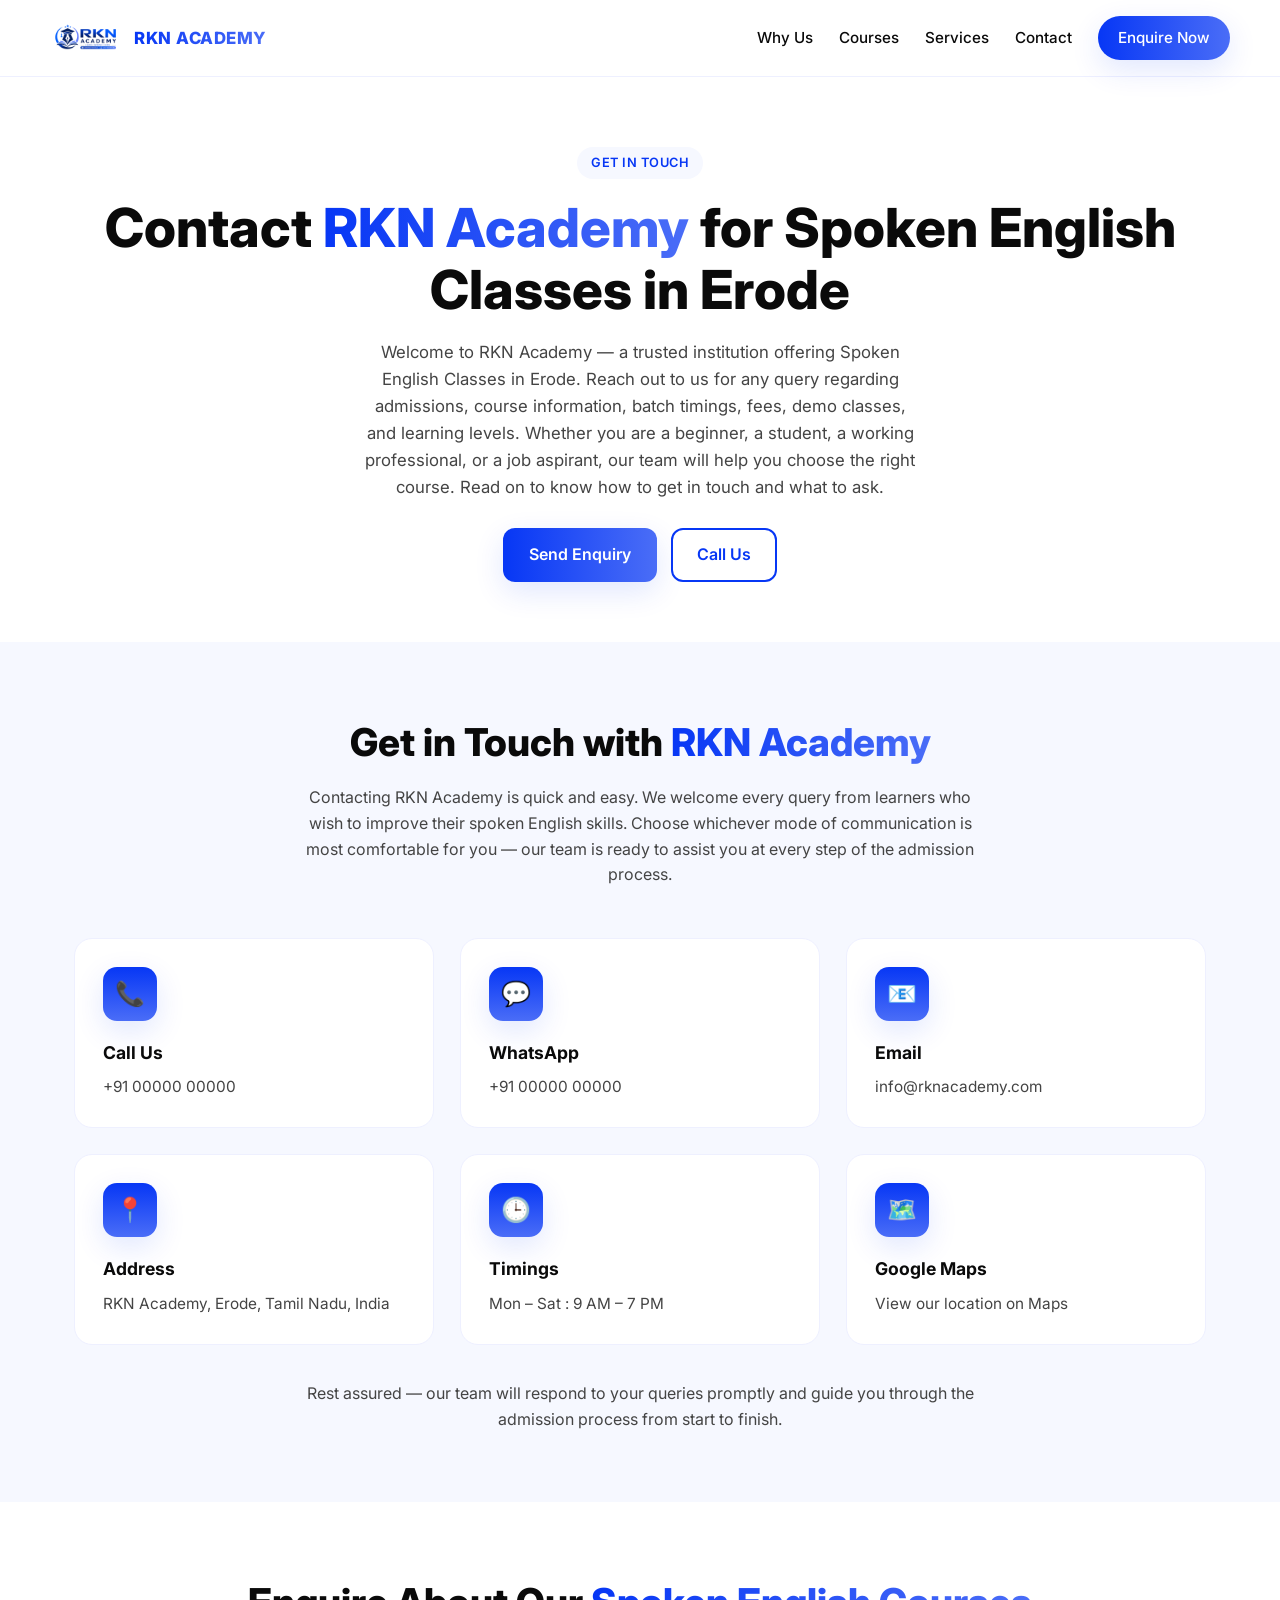
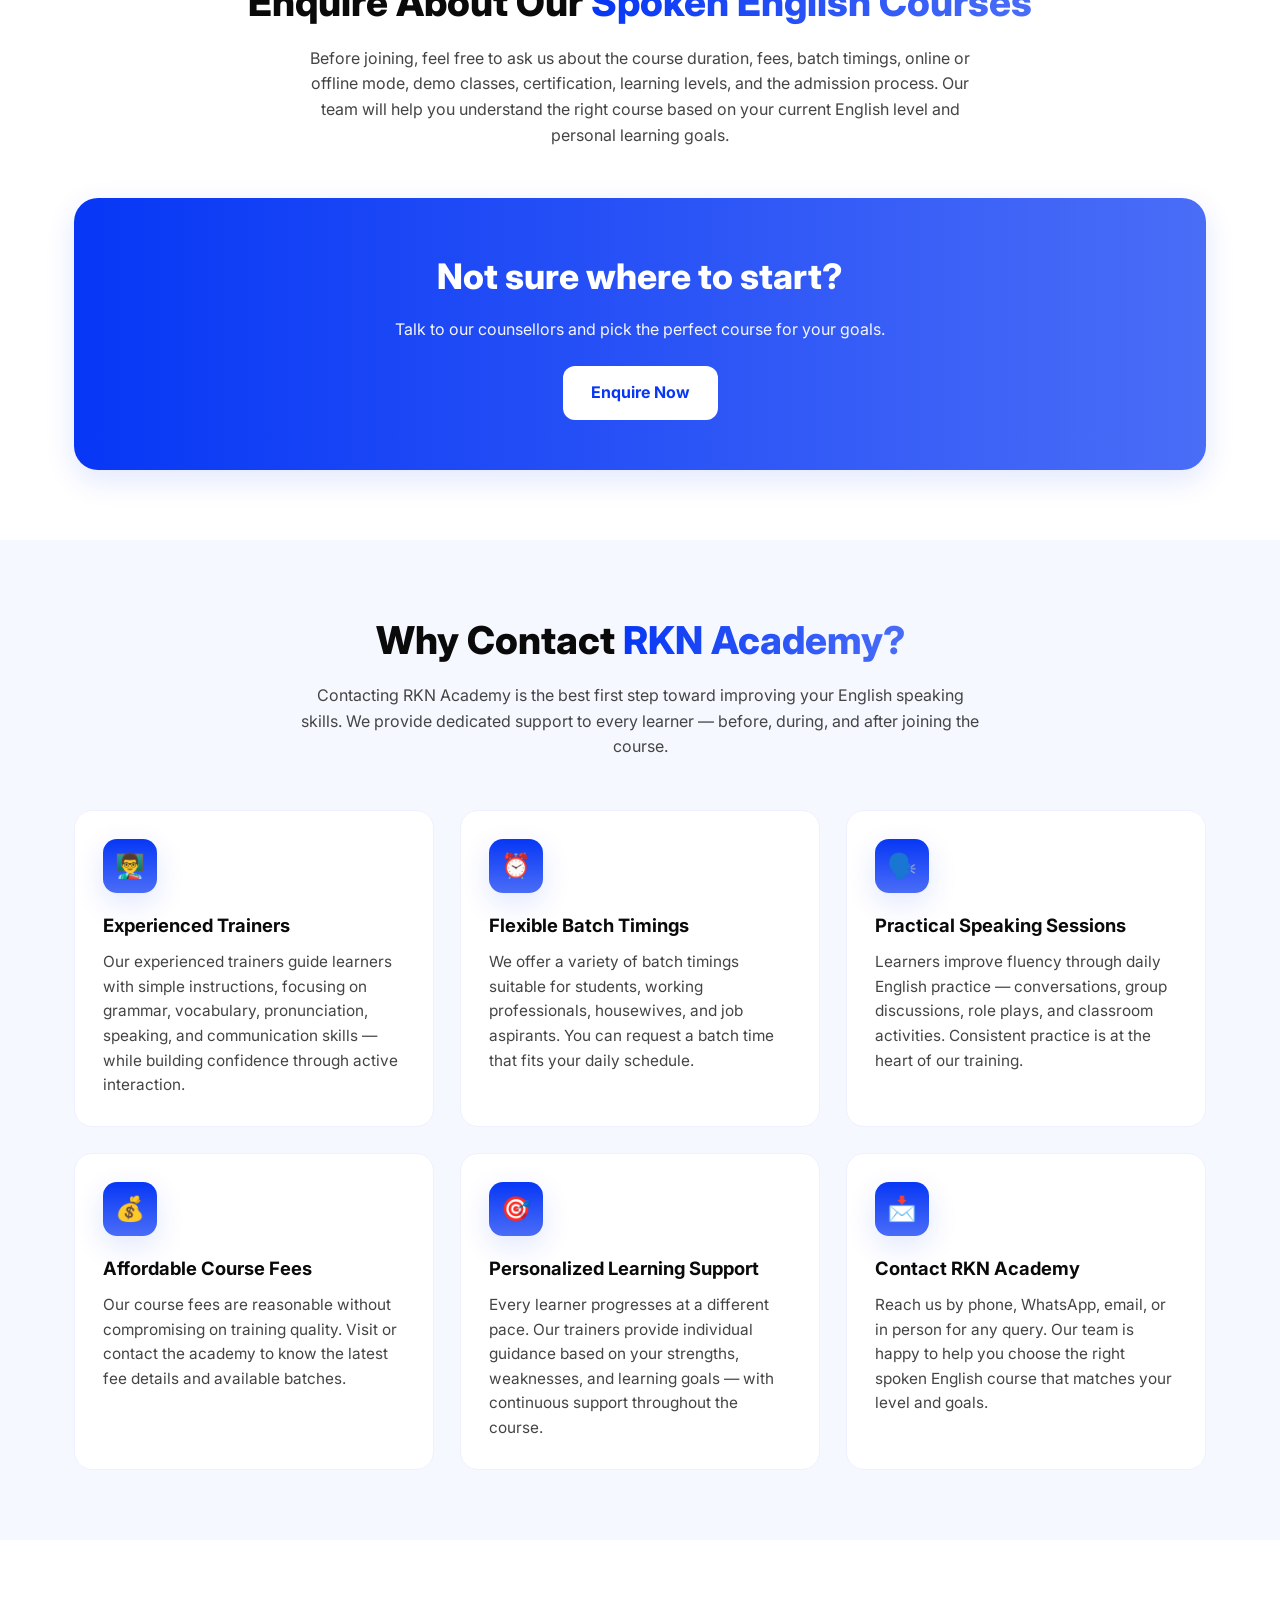
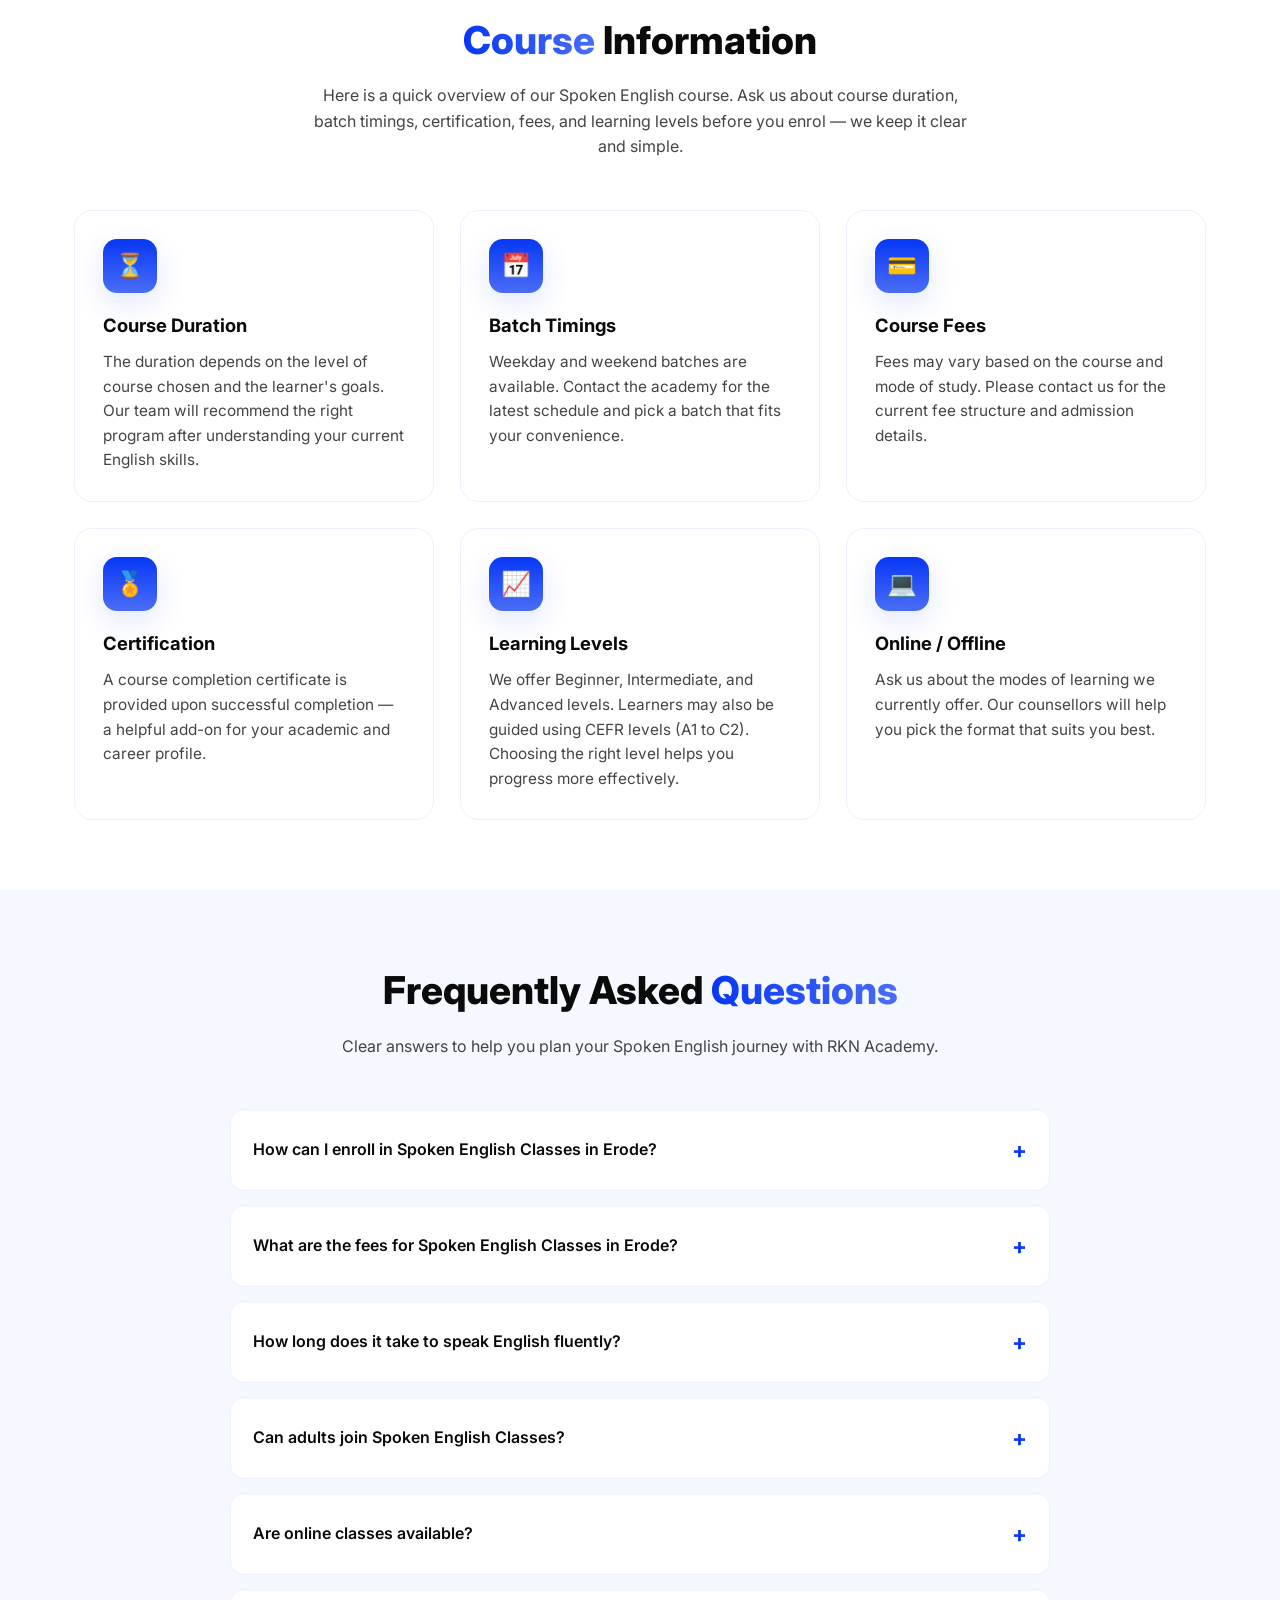
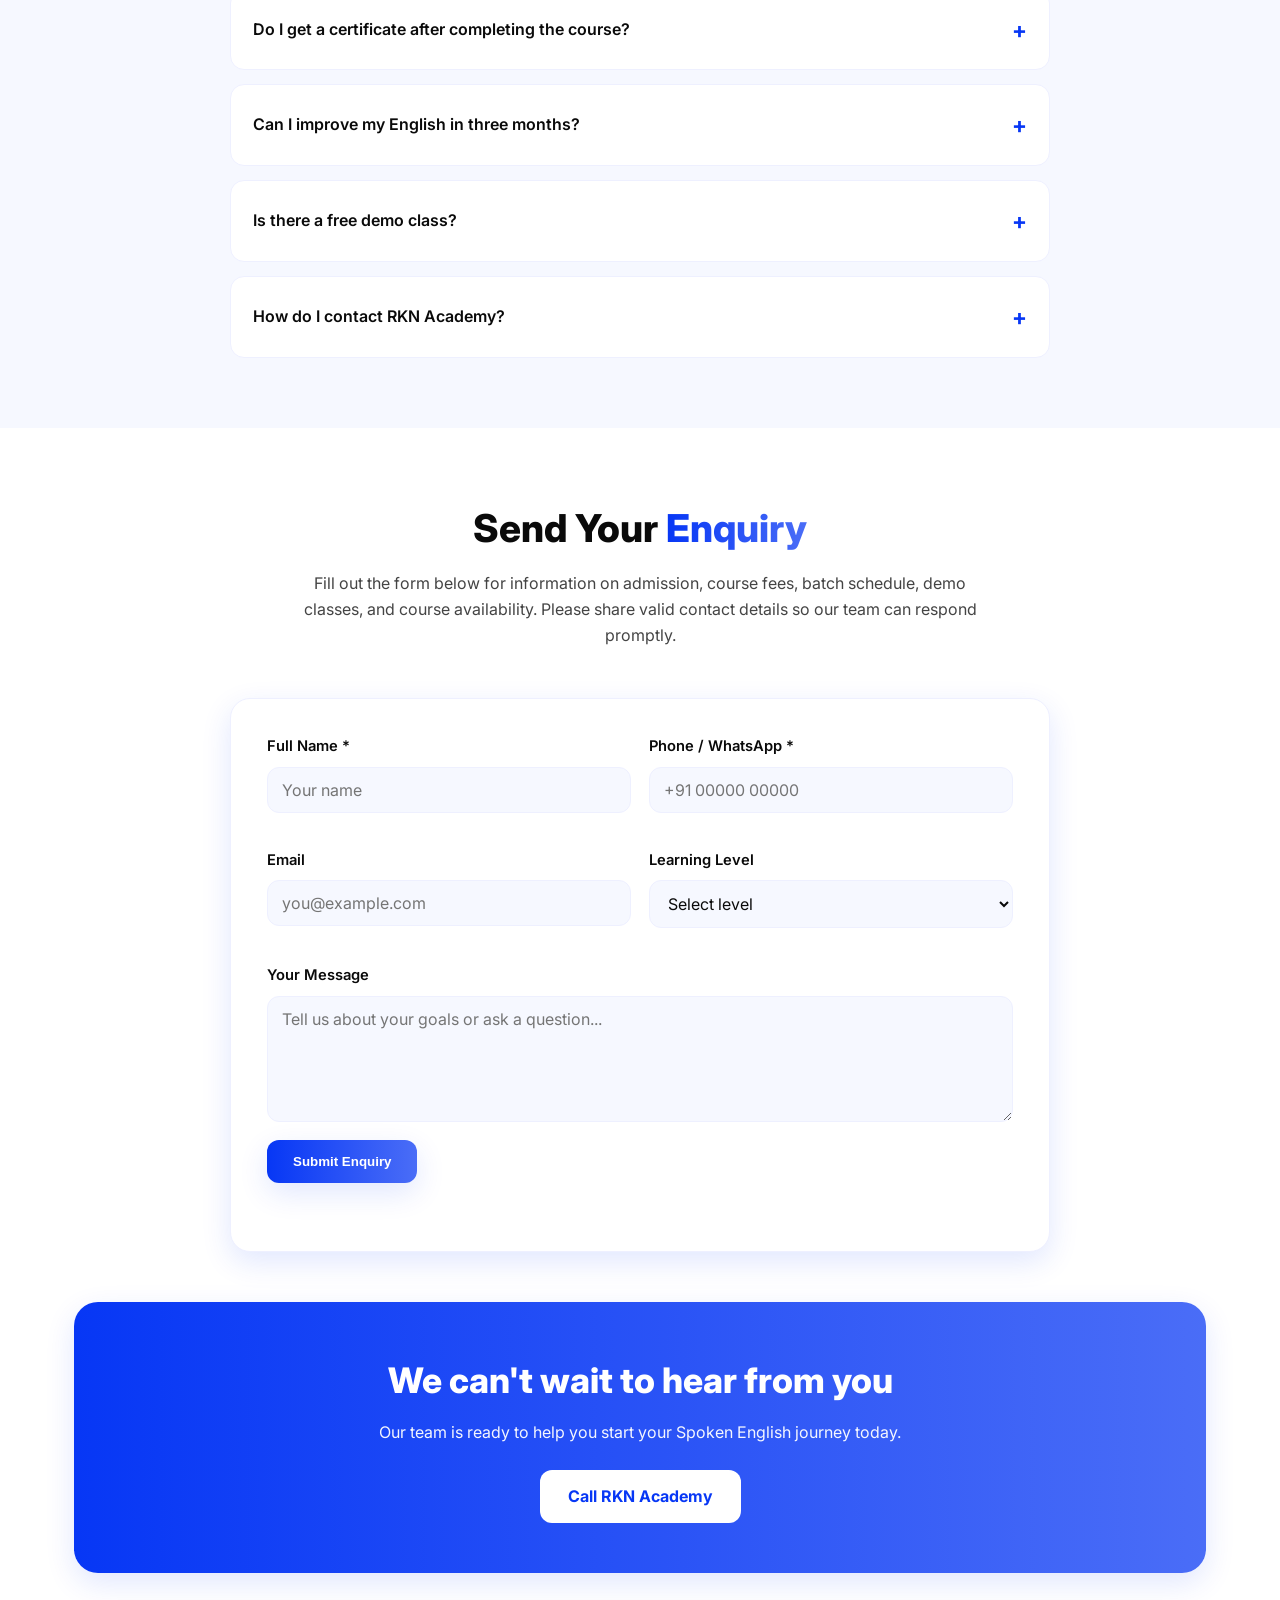
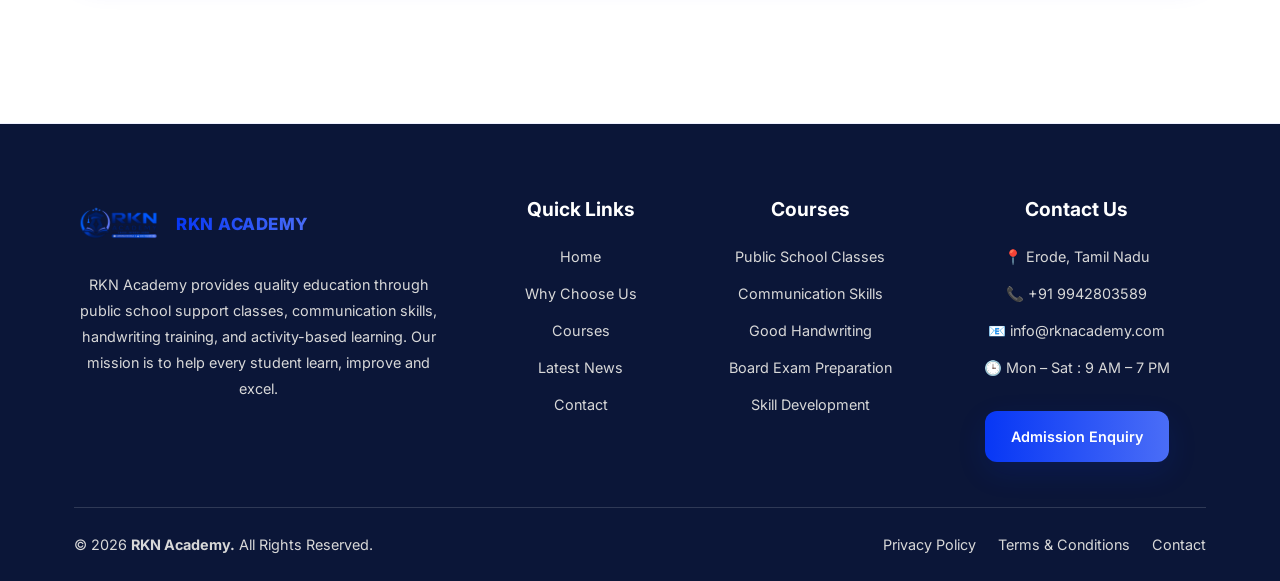
==== contact.html @ 4dd85ad5 "Add files via upload" ====
<!DOCTYPE html>
<html lang="en">
<head>
  <meta charset="UTF-8" />
  <meta name="viewport" content="width=device-width, initial-scale=1.0" />
  <title>Contact RKN Academy — Spoken English Classes in Erode</title>
  <meta name="description" content="Contact RKN Academy for Spoken English Classes in Erode. Enquire about admission, course fees, batch timings, demo classes, and learning levels." />
  <link rel="preconnect" href="https://fonts.googleapis.com" />
  <link rel="preconnect" href="https://fonts.gstatic.com" crossorigin />
  <link href="https://fonts.googleapis.com/css2?family=Inter:wght@400;500;600;700;800&display=swap" rel="stylesheet" />
  <link rel="stylesheet" href="styles.css" />
  <link rel="stylesheet" href="contact.css" />
  <link rel="icon" href="/Asset/Fav icon.ico">
</head>
<body>
  <!-- Navbar -->
  <header class="rkn-nav">
    <div class="rkn-container rkn-nav-inner">
      <a href="index.html" class="rkn-brand">
        <img src="Asset/rkn-logo.png" alt="RKN Academy logo" />
        <span class="rkn-brand-text">RKN ACADEMY</span>
      </a>
      <nav class="rkn-nav-links" data-rkn-links>
        <a href="index.html#why">Why Us</a>
        <a href="index.html#courses">Courses</a>
        <a href="index.html#services">Services</a>
        <a href="contact.html">Contact</a>
        <a href="#enquiry" class="rkn-cta">Enquire Now</a>
      </nav>
      <button class="rkn-burger" data-rkn-burger aria-label="Menu">☰</button>
    </div>
  </header>

  <main id="top">

    <!-- Hero -->
    <section class="rkn-container rkn-hero rkn-contact-hero">
      <div class="rkn-reveal">
        <span class="rkn-eyebrow">Get in Touch</span>
        <h1>Contact <span class="rkn-grad">RKN Academy</span> for Spoken English Classes in Erode</h1>
        <p>
          Welcome to RKN Academy — a trusted institution offering Spoken English Classes in
          Erode. Reach out to us for any query regarding admissions, course information,
          batch timings, fees, demo classes, and learning levels. Whether you are a beginner,
          a student, a working professional, or a job aspirant, our team will help you choose
          the right course. Read on to know how to get in touch and what to ask.
        </p>
        <div class="rkn-hero-actions">
          <a href="#enquiry" class="rkn-btn-primary">Send Enquiry</a>
          <a href="tel:+910000000000" class="rkn-btn-outline">Call Us</a>
        </div>
      </div>
    </section>

    <!-- Get in Touch -->
    <section class="rkn-section alt" id="get-in-touch">
      <div class="rkn-container">
        <div class="rkn-section-head rkn-reveal">
          <h2>Get in Touch with <span class="rkn-grad">RKN Academy</span></h2>
          <p>
            Contacting RKN Academy is quick and easy. We welcome every query from learners
            who wish to improve their spoken English skills. Choose whichever mode of
            communication is most comfortable for you — our team is ready to assist you at
            every step of the admission process.
          </p>
        </div>

        <div class="rkn-contact-grid">
          <a class="rkn-contact-card rkn-reveal" href="tel:+910000000000">
            <div class="rkn-icon">📞</div>
            <h3>Call Us</h3>
            <p>+91 00000 00000</p>
          </a>
          <a class="rkn-contact-card rkn-reveal" href="https://wa.me/910000000000" target="_blank" rel="noopener">
            <div class="rkn-icon">💬</div>
            <h3>WhatsApp</h3>
            <p>+91 00000 00000</p>
          </a>
          <a class="rkn-contact-card rkn-reveal" href="mailto:info@rknacademy.com">
            <div class="rkn-icon">📧</div>
            <h3>Email</h3>
            <p>info@rknacademy.com</p>
          </a>
          <div class="rkn-contact-card rkn-reveal">
            <div class="rkn-icon">📍</div>
            <h3>Address</h3>
            <p>RKN Academy, Erode, Tamil Nadu, India</p>
          </div>
          <div class="rkn-contact-card rkn-reveal">
            <div class="rkn-icon">🕒</div>
            <h3>Timings</h3>
            <p>Mon – Sat : 9 AM – 7 PM</p>
          </div>
          <a class="rkn-contact-card rkn-reveal" href="https://maps.google.com/?q=Erode" target="_blank" rel="noopener">
            <div class="rkn-icon">🗺️</div>
            <h3>Google Maps</h3>
            <p>View our location on Maps</p>
          </a>
        </div>

        <p class="rkn-note rkn-reveal">
          Rest assured — our team will respond to your queries promptly and guide you
          through the admission process from start to finish.
        </p>
      </div>
    </section>

    <!-- Enquire About Courses -->
    <section class="rkn-section" id="enquire-courses">
      <div class="rkn-container">
        <div class="rkn-section-head rkn-reveal">
          <h2>Enquire About Our <span class="rkn-grad">Spoken English Courses</span></h2>
          <p>
            Before joining, feel free to ask us about the course duration, fees, batch
            timings, online or offline mode, demo classes, certification, learning levels,
            and the admission process. Our team will help you understand the right course
            based on your current English level and personal learning goals.
          </p>
        </div>
        <div class="rkn-cta-band rkn-reveal">
          <h2>Not sure where to start?</h2>
          <p>Talk to our counsellors and pick the perfect course for your goals.</p>
          <a href="#enquiry" class="rkn-btn-light">Enquire Now</a>
        </div>
      </div>
    </section>

    <!-- Why Contact -->
    <section class="rkn-section alt" id="why-contact">
      <div class="rkn-container">
        <div class="rkn-section-head rkn-reveal">
          <h2>Why Contact <span class="rkn-grad">RKN Academy?</span></h2>
          <p>
            Contacting RKN Academy is the best first step toward improving your English
            speaking skills. We provide dedicated support to every learner — before, during,
            and after joining the course.
          </p>
        </div>

        <div class="rkn-grid">
          <div class="rkn-card rkn-reveal">
            <div class="rkn-icon">👨‍🏫</div>
            <h3>Experienced Trainers</h3>
            <p>Our experienced trainers guide learners with simple instructions, focusing on grammar, vocabulary, pronunciation, speaking, and communication skills — while building confidence through active interaction.</p>
          </div>
          <div class="rkn-card rkn-reveal">
            <div class="rkn-icon">⏰</div>
            <h3>Flexible Batch Timings</h3>
            <p>We offer a variety of batch timings suitable for students, working professionals, housewives, and job aspirants. You can request a batch time that fits your daily schedule.</p>
          </div>
          <div class="rkn-card rkn-reveal">
            <div class="rkn-icon">🗣️</div>
            <h3>Practical Speaking Sessions</h3>
            <p>Learners improve fluency through daily English practice — conversations, group discussions, role plays, and classroom activities. Consistent practice is at the heart of our training.</p>
          </div>
          <div class="rkn-card rkn-reveal">
            <div class="rkn-icon">💰</div>
            <h3>Affordable Course Fees</h3>
            <p>Our course fees are reasonable without compromising on training quality. Visit or contact the academy to know the latest fee details and available batches.</p>
          </div>
          <div class="rkn-card rkn-reveal">
            <div class="rkn-icon">🎯</div>
            <h3>Personalized Learning Support</h3>
            <p>Every learner progresses at a different pace. Our trainers provide individual guidance based on your strengths, weaknesses, and learning goals — with continuous support throughout the course.</p>
          </div>
          <div class="rkn-card rkn-reveal">
            <div class="rkn-icon">📩</div>
            <h3>Contact RKN Academy</h3>
            <p>Reach us by phone, WhatsApp, email, or in person for any query. Our team is happy to help you choose the right spoken English course that matches your level and goals.</p>
          </div>
        </div>
      </div>
    </section>

    <!-- Course Information -->
    <section class="rkn-section" id="course-info">
      <div class="rkn-container">
        <div class="rkn-section-head rkn-reveal">
          <h2><span class="rkn-grad">Course</span> Information</h2>
          <p>
            Here is a quick overview of our Spoken English course. Ask us about course
            duration, batch timings, certification, fees, and learning levels before you
            enrol — we keep it clear and simple.
          </p>
        </div>

        <div class="rkn-grid">
          <div class="rkn-card rkn-reveal">
            <div class="rkn-icon">⏳</div>
            <h3>Course Duration</h3>
            <p>The duration depends on the level of course chosen and the learner's goals. Our team will recommend the right program after understanding your current English skills.</p>
          </div>
          <div class="rkn-card rkn-reveal">
            <div class="rkn-icon">📅</div>
            <h3>Batch Timings</h3>
            <p>Weekday and weekend batches are available. Contact the academy for the latest schedule and pick a batch that fits your convenience.</p>
          </div>
          <div class="rkn-card rkn-reveal">
            <div class="rkn-icon">💳</div>
            <h3>Course Fees</h3>
            <p>Fees may vary based on the course and mode of study. Please contact us for the current fee structure and admission details.</p>
          </div>
          <div class="rkn-card rkn-reveal">
            <div class="rkn-icon">🏅</div>
            <h3>Certification</h3>
            <p>A course completion certificate is provided upon successful completion — a helpful add-on for your academic and career profile.</p>
          </div>
          <div class="rkn-card rkn-reveal">
            <div class="rkn-icon">📈</div>
            <h3>Learning Levels</h3>
            <p>We offer Beginner, Intermediate, and Advanced levels. Learners may also be guided using CEFR levels (A1 to C2). Choosing the right level helps you progress more effectively.</p>
          </div>
          <div class="rkn-card rkn-reveal">
            <div class="rkn-icon">💻</div>
            <h3>Online / Offline</h3>
            <p>Ask us about the modes of learning we currently offer. Our counsellors will help you pick the format that suits you best.</p>
          </div>
        </div>
      </div>
    </section>

    <!-- FAQ -->
    <section class="rkn-section alt" id="faq">
      <div class="rkn-container">
        <div class="rkn-section-head rkn-reveal">
          <h2>Frequently Asked <span class="rkn-grad">Questions</span></h2>
          <p>Clear answers to help you plan your Spoken English journey with RKN Academy.</p>
        </div>

        <div class="rkn-faq rkn-reveal">
          <details class="rkn-faq-item">
            <summary>How can I enroll in Spoken English Classes in Erode?</summary>
            <p>Contact RKN Academy by phone, WhatsApp, email, or in person. Our team will help you choose the right course, complete the registration, and join the batch that suits you.</p>
          </details>
          <details class="rkn-faq-item">
            <summary>What are the fees for Spoken English Classes in Erode?</summary>
            <p>Course fees vary based on the selected course, learning level, and batch. Please contact RKN Academy for the latest fee details and any available offers.</p>
          </details>
          <details class="rkn-faq-item">
            <summary>How long does it take to speak English fluently?</summary>
            <p>Fluency depends on your starting level, regular attendance, and daily practice. Our trainers will suggest a realistic timeline based on your goals.</p>
          </details>
          <details class="rkn-faq-item">
            <summary>Can adults join Spoken English Classes?</summary>
            <p>Yes. The course is suitable for all age groups — students, working professionals, housewives, and anyone who wants to improve their communication skills.</p>
          </details>
          <details class="rkn-faq-item">
            <summary>Are online classes available?</summary>
            <p>We offer flexible modes of learning. Please contact the academy to check current availability of online and offline courses.</p>
          </details>
          <details class="rkn-faq-item">
            <summary>Do I get a certificate after completing the course?</summary>
            <p>Yes, a course completion certificate is issued after successful completion, recognising the effort and skills you have gained.</p>
          </details>
          <details class="rkn-faq-item">
            <summary>Can I improve my English in three months?</summary>
            <p>Progress depends on your current level, class attendance, and daily practice. With consistent effort, noticeable improvement in three months is achievable.</p>
          </details>
          <details class="rkn-faq-item">
            <summary>Is there a free demo class?</summary>
            <p>We offer demo or counselling sessions from time to time. Please contact the academy to check current availability.</p>
          </details>
          <details class="rkn-faq-item">
            <summary>How do I contact RKN Academy?</summary>
            <p>You can reach us by phone, WhatsApp, email, or by visiting the academy. Ask us anything about admission, course details, batch schedule, or fees.</p>
          </details>
        </div>
      </div>
    </section>

    <!-- Enquiry Form -->
    <section class="rkn-section" id="enquiry">
      <div class="rkn-container">
        <div class="rkn-section-head rkn-reveal">
          <h2>Send Your <span class="rkn-grad">Enquiry</span></h2>
          <p>
            Fill out the form below for information on admission, course fees, batch
            schedule, demo classes, and course availability. Please share valid contact
            details so our team can respond promptly.
          </p>
        </div>

        <form class="rkn-form rkn-reveal" data-rkn-form>
          <div class="rkn-form-row">
            <div class="rkn-field">
              <label for="rkn-name">Full Name *</label>
              <input id="rkn-name" name="name" type="text" required placeholder="Your name" />
            </div>
            <div class="rkn-field">
              <label for="rkn-phone">Phone / WhatsApp *</label>
              <input id="rkn-phone" name="phone" type="tel" required placeholder="+91 00000 00000" />
            </div>
          </div>
          <div class="rkn-form-row">
            <div class="rkn-field">
              <label for="rkn-email">Email</label>
              <input id="rkn-email" name="email" type="email" placeholder="you@example.com" />
            </div>
            <div class="rkn-field">
              <label for="rkn-level">Learning Level</label>
              <select id="rkn-level" name="level">
                <option value="">Select level</option>
                <option>Beginner</option>
                <option>Intermediate</option>
                <option>Advanced</option>
                <option>Not sure — please guide me</option>
              </select>
            </div>
          </div>
          <div class="rkn-field">
            <label for="rkn-message">Your Message</label>
            <textarea id="rkn-message" name="message" rows="5" placeholder="Tell us about your goals or ask a question..."></textarea>
          </div>
          <button type="submit" class="rkn-btn-primary">Submit Enquiry</button>
          <p class="rkn-form-status" data-rkn-form-status aria-live="polite"></p>
        </form>

        <div class="rkn-cta-band rkn-reveal" style="margin-top:50px;">
          <h2>We can't wait to hear from you</h2>
          <p>Our team is ready to help you start your Spoken English journey today.</p>
          <a href="tel:+910000000000" class="rkn-btn-light">Call RKN Academy</a>
        </div>
      </div>
    </section>

  </main>

  <!-- Footer -->
  <footer class="rkn-footer">
    <div class="rkn-container">
      <div class="rkn-footer-top">
        <div class="rkn-footer-col">
          <div class="rkn-brand">
            <img src="Asset/rkn-logo.png" alt="RKN Academy Logo">
            <span class="rkn-brand-text">RKN ACADEMY</span>
          </div>
          <p>
            RKN Academy provides quality education through public school
            support classes, communication skills, handwriting training,
            and activity-based learning. Our mission is to help every
            student learn, improve and excel.
          </p>
        </div>
        <div class="rkn-footer-col">
          <h3>Quick Links</h3>
          <ul>
            <li><a href="index.html#top">Home</a></li>
            <li><a href="index.html#why">Why Choose Us</a></li>
            <li><a href="index.html#courses">Courses</a></li>
            <li><a href="index.html#news">Latest News</a></li>
            <li><a href="contact.html">Contact</a></li>
          </ul>
        </div>
        <div class="rkn-footer-col">
          <h3>Courses</h3>
          <ul>
            <li>Public School Classes</li>
            <li>Communication Skills</li>
            <li>Good Handwriting</li>
            <li>Board Exam Preparation</li>
            <li>Skill Development</li>
          </ul>
        </div>
        <div class="rkn-footer-col">
          <h3>Contact Us</h3>
          <ul>
            <li>📍 Erode, Tamil Nadu</li>
            <li>📞 +91 9942803589 </li>
            <li>📧 info@rknacademy.com</li>
            <li>🕒 Mon – Sat : 9 AM – 7 PM</li>
          </ul>
          <a href="#enquiry" class="rkn-btn-primary">Admission Enquiry</a>
        </div>
      </div>
      <hr class="rkn-footer-line">
      <div class="rkn-footer-bottom">
        <p>© <span id="year"></span> <strong>RKN Academy.</strong> All Rights Reserved.</p>
        <div class="rkn-footer-links">
          <a href="#">Privacy Policy</a>
          <a href="#">Terms & Conditions</a>
          <a href="contact.html">Contact</a>
        </div>
      </div>
    </div>
  </footer>

  <script src="script.js"></script>
  <script src="contact.js"></script>
</body>
</html>
---- styles.css ----
/* RKN Academy — Homepage styles */
:root {
  --rkn-blue-1: #0737f5;
  --rkn-blue-2: #4a6df7;
  --rkn-gradient-v: linear-gradient(to bottom, #0737f5, #4a6df7);
  --rkn-gradient-h: linear-gradient(to right, #0737f5, #4a6df7);
  --rkn-text: #0a0a0a;
  --rkn-muted: #444;
  --rkn-bg: #ffffff;
  --rkn-surface: #f6f8ff;
  --rkn-shadow: 0 10px 30px rgba(7, 55, 245, 0.12);
}

* { box-sizing: border-box; margin: 0; padding: 0; }

html, body {
  background: var(--rkn-bg);
  color: var(--rkn-text);
  font-family: 'Inter', system-ui, -apple-system, Segoe UI, Roboto, sans-serif;
  line-height: 1.6;
  scroll-behavior: smooth;
}

a { color: inherit; text-decoration: none; }
img { max-width: 100%; display: block; }

.rkn-container {
  width: 100%;
  max-width: 1180px;
  margin: 0 auto;
  padding: 0 24px;
}

/* Navbar */
.rkn-nav {
  position: sticky;
  top: 0;
  z-index: 50;
  background: rgba(255, 255, 255, 0.92);
  backdrop-filter: saturate(140%) blur(10px);
  border-bottom: 1px solid #eef0ff;
}
.rkn-nav-inner {
  display: flex;
  align-items: center;
  justify-content: space-between;
  padding: 14px 0;
}
.rkn-brand { display: flex; align-items: center; gap: 12px; }
.rkn-brand img { height: 48px; width: auto; }
.rkn-brand-text {
  font-weight: 800;
  font-size: 1.05rem;
  background: var(--rkn-gradient-h);
  -webkit-background-clip: text;
  background-clip: text;
  color: transparent;
  letter-spacing: 0.5px;
}
.rkn-nav-links { display: flex; gap: 26px; align-items: center; }
.rkn-nav-links a {
  font-weight: 500;
  color: var(--rkn-text);
  font-size: 0.95rem;
  transition: color 0.2s;
}
.rkn-nav-links a:hover { color: var(--rkn-blue-1); }
.rkn-cta {
  background: var(--rkn-gradient-h);
  color: #fff !important;
  padding: 10px 20px;
  border-radius: 999px;
  font-weight: 600;
  font-size: 0.9rem;
  box-shadow: var(--rkn-shadow);
  transition: transform 0.2s;
}
.rkn-cta:hover { transform: translateY(-2px); color: #fff !important; }
.rkn-burger { display: none; background: none; border: 0; cursor: pointer; font-size: 1.6rem; color: var(--rkn-blue-1); }

/* Hero */
.rkn-hero {
  padding: 80px 0 90px;
  display: grid;
  grid-template-columns: 1.1fr 0.9fr;
  gap: 50px;
  align-items: center;
}
.rkn-eyebrow {
  display: inline-block;
  background: var(--rkn-surface);
  color: var(--rkn-blue-1);
  font-weight: 600;
  font-size: 0.8rem;
  padding: 6px 14px;
  border-radius: 999px;
  margin-bottom: 18px;
  letter-spacing: 0.5px;
  text-transform: uppercase;
}
.rkn-hero h1 {
  font-size: clamp(2rem, 4.2vw, 3.4rem);
  line-height: 1.15;
  font-weight: 800;
  color: var(--rkn-text);
  margin-bottom: 18px;
}
.rkn-hero h1 .rkn-grad {
  background: var(--rkn-gradient-h);
  -webkit-background-clip: text;
  background-clip: text;
  color: transparent;
}
.rkn-hero p {
  color: var(--rkn-muted);
  font-size: 1.05rem;
  margin-bottom: 28px;
  max-width: 560px;
}
.rkn-hero-actions { display: flex; gap: 14px; flex-wrap: wrap; }
.rkn-btn-primary {
  background: var(--rkn-gradient-h);
  color: #fff;
  padding: 14px 26px;
  border-radius: 12px;
  font-weight: 600;
  box-shadow: var(--rkn-shadow);
  transition: transform 0.2s;
  border: 0; cursor: pointer;
}
.rkn-btn-primary:hover { transform: translateY(-2px); }
.rkn-btn-outline {
  border: 2px solid var(--rkn-blue-1);
  color: var(--rkn-blue-1);
  padding: 12px 24px;
  border-radius: 12px;
  font-weight: 600;
  background: #fff;
  transition: all 0.2s;
  cursor: pointer;
}
.rkn-btn-outline:hover { background: var(--rkn-blue-1); color: #fff; }

.rkn-hero-visual {
  position: relative;
  display: flex; justify-content: center; align-items: center;
}
.rkn-hero-visual .rkn-glow {
  position: absolute;
  inset: 0;
  background: radial-gradient(circle at center, rgba(74,109,247,0.35), transparent 60%);
  filter: blur(40px);
}
.rkn-hero-visual img {
  position: relative;
  max-width: 100%;
  /* animation: rkn-float 6s ease-in-out infinite; */
}

@keyframes rkn-float {
  0%, 100% { transform: translateY(0); }
  50% { transform: translateY(-12px); }
}

/* Section */
.rkn-section { padding: 70px 0; }
.rkn-section.alt { background: var(--rkn-surface); }
.rkn-section-head { text-align: center; margin-bottom: 50px; }
.rkn-section-head h2 {
  font-size: clamp(1.7rem, 3vw, 2.4rem);
  font-weight: 800;
  margin-bottom: 12px;
  color: var(--rkn-text);
}
.rkn-section-head h2 .rkn-grad {
  background: var(--rkn-gradient-h);
  -webkit-background-clip: text;
  background-clip: text;
  color: transparent;
}
.rkn-section-head p {
  color: var(--rkn-muted);
  max-width: 680px;
  margin: 0 auto;
}

/* Card grid */
.rkn-grid {
  display: grid;
  grid-template-columns: repeat(3, 1fr);
  gap: 26px;
}
.rkn-card {
  background: #fff;
  border: 1px solid #eef0ff;
  border-radius: 18px;
  padding: 28px;
  transition: transform 0.3s, box-shadow 0.3s, border-color 0.3s;
  position: relative;
  overflow: hidden;
}
.rkn-card::before {
  content: "";
  position: absolute;
  top: 0; left: 0; right: 0;
  height: 4px;
  background: var(--rkn-gradient-h);
  transform: scaleX(0);
  transform-origin: left;
  transition: transform 0.35s;
}
.rkn-card:hover { transform: translateY(-6px); box-shadow: var(--rkn-shadow); border-color: #c9d3ff; }
.rkn-card:hover::before { transform: scaleX(1); }

.rkn-icon {
  width: 54px; height: 54px;
  border-radius: 14px;
  background: var(--rkn-gradient-v);
  color: #fff;
  display: flex; align-items: center; justify-content: center;
  font-size: 1.5rem;
  margin-bottom: 18px;
  box-shadow: var(--rkn-shadow);
}
.rkn-card h3 { font-size: 1.15rem; font-weight: 700; margin-bottom: 10px; color: var(--rkn-text); }
.rkn-card p { color: var(--rkn-muted); font-size: 0.96rem; }

/* CTA band */
.rkn-cta-band {
  background: var(--rkn-gradient-h);
  color: #fff;
  border-radius: 24px;
  padding: 50px;
  text-align: center;
  box-shadow: var(--rkn-shadow);
}
.rkn-cta-band h2 { font-size: clamp(1.6rem, 3vw, 2.2rem); font-weight: 800; margin-bottom: 12px; }
.rkn-cta-band p { opacity: 0.95; margin-bottom: 24px; }
.rkn-cta-band .rkn-btn-light {
  background: #fff;
  color: var(--rkn-blue-1);
  font-weight: 700;
  padding: 14px 28px;
  border-radius: 12px;
  display: inline-block;
  transition: transform 0.2s;
}
.rkn-cta-band .rkn-btn-light:hover { transform: translateY(-2px); }

/* Footer */
.rkn-footer {
  padding: 36px 0;
  text-align: center;
  border-top: 1px solid #eef0ff;
  color: var(--rkn-muted);
  font-size: 0.9rem;
}
.rkn-footer .rkn-grad {
  background: var(--rkn-gradient-h);
  -webkit-background-clip: text;
  background-clip: text;
  color: transparent;
  font-weight: 700;
}

/* Reveal animation */
.rkn-reveal { opacity: 0; transform: translateY(24px); transition: opacity 0.7s ease, transform 0.7s ease; }
.rkn-reveal.is-visible { opacity: 1; transform: none; }

/* Responsive */
@media (max-width: 900px) {
  .rkn-hero { grid-template-columns: 1fr; padding: 60px 0; text-align: center; }
  .rkn-hero p { margin-left: auto; margin-right: auto; }
  .rkn-hero-actions { justify-content: center; }
  .rkn-grid { grid-template-columns: 1fr 1fr; }
  .rkn-nav-links { display: none; }
  .rkn-nav-links.open {
    display: flex; flex-direction: column; position: absolute;
    top: 100%; left: 0; right: 0; background: #fff; padding: 20px; gap: 16px;
    border-bottom: 1px solid #eef0ff;
  }
  .rkn-burger { display: block; }
}
@media (max-width: 600px) {
  .rkn-grid { grid-template-columns: 1fr; }
  .rkn-cta-band { padding: 36px 22px; }
}

/* RKN Academy — News & Announcements section
   Uses existing tokens from styles.css (--rkn-*). Append to your styles.css. */

.rkn-news-wrap {
  display: grid;
  grid-template-columns: 1fr 1fr;
  gap: 26px;
}

.rkn-news-block {
  background: #fff;
  border: 1px solid #eef0ff;
  border-radius: 18px;
  padding: 32px;
  transition: transform 0.3s, box-shadow 0.3s, border-color 0.3s;
  position: relative;
  overflow: hidden;
  display: flex;
  flex-direction: column;
}
.rkn-news-block::before {
  content: "";
  position: absolute;
  top: 0; left: 0; right: 0;
  height: 4px;
  background: var(--rkn-gradient-h);
  transform: scaleX(0);
  transform-origin: left;
  transition: transform 0.35s;
}
.rkn-news-block:hover {
  transform: translateY(-6px);
  box-shadow: var(--rkn-shadow);
  border-color: #c9d3ff;
}
.rkn-news-block:hover::before { transform: scaleX(1); }

.rkn-news-head {
  display: flex;
  gap: 16px;
  align-items: flex-start;
  margin-bottom: 14px;
}
.rkn-news-head .rkn-icon { flex-shrink: 0; margin-bottom: 0; }
.rkn-news-head h3 {
  font-size: 1.2rem;
  font-weight: 700;
  color: var(--rkn-text);
  margin-top: 6px;
  line-height: 1.3;
}
.rkn-news-block > p {
  color: var(--rkn-muted);
  font-size: 0.98rem;
  margin-bottom: 22px;
}

.rkn-news-list {
  list-style: none;
  padding: 0;
  margin: 0 0 26px 0;
  display: flex;
  flex-direction: column;
  gap: 16px;
  flex: 1;
}
.rkn-news-list li {
  display: flex;
  gap: 14px;
  align-items: flex-start;
  padding: 14px;
  background: var(--rkn-surface);
  border-radius: 12px;
  border-left: 3px solid var(--rkn-blue-1);
  transition: transform 0.2s, background 0.2s;
}
.rkn-news-list li:hover {
  transform: translateX(4px);
  background: #eef2ff;
}
.rkn-news-list h4 {
  font-size: 0.98rem;
  font-weight: 700;
  color: var(--rkn-text);
  margin-bottom: 4px;
}
.rkn-news-list p {
  font-size: 0.88rem;
  color: var(--rkn-muted);
  line-height: 1.5;
}

.rkn-news-date,
.rkn-news-tag {
  display: inline-block;
  flex-shrink: 0;
  background: var(--rkn-gradient-h);
  color: #fff;
  font-weight: 700;
  font-size: 0.72rem;
  letter-spacing: 0.5px;
  text-transform: uppercase;
  padding: 6px 10px;
  border-radius: 8px;
  min-width: 70px;
  text-align: center;
}

.rkn-news-btn {
  align-self: flex-start;
  margin-top: auto;
}

@media (max-width: 900px) {
  .rkn-news-wrap { grid-template-columns: 1fr; }
}
@media (max-width: 600px) {
  .rkn-news-block { padding: 24px; }
  .rkn-news-list li { flex-direction: column; gap: 8px; }
  .rkn-news-date, .rkn-news-tag { align-self: flex-start; }
}

/* ===========================
Professional Footer
=========================== */

.rkn-footer{
    background:#0b1638;
    color:#fff;
    padding:70px 0 25px;
    margin-top:80px;
}

.rkn-footer-top{
    display:grid;
    grid-template-columns:2fr 1fr 1fr 1.4fr;
    gap:45px;
}

.rkn-footer-col h3{
    margin-bottom:20px;
    font-size:1.2rem;
    color:#fff;
}

.rkn-footer-col p{
    color:#d8d8d8;
    margin-top:18px;
    line-height:1.8;
}

.rkn-footer-col ul{
    list-style:none;
    padding:0;
}

.rkn-footer-col ul li{
    margin-bottom:14px;
    color:#d8d8d8;
}

.rkn-footer-col ul li a{
    color:#d8d8d8;
    transition:.3s;
}

.rkn-footer-col ul li a:hover{
    color:#fff;
    padding-left:6px;
}

.rkn-footer .rkn-brand{
    margin-bottom:15px;
}

.rkn-footer .rkn-brand img{
    height:60px;
}

.rkn-footer-line{
    border:none;
    height:1px;
    background:rgba(255,255,255,.15);
    margin:45px 0 25px;
}

.rkn-footer-bottom{
    display:flex;
    justify-content:space-between;
    align-items:center;
    gap:20px;
    flex-wrap:wrap;
}

.rkn-footer-bottom p{
    color:#d8d8d8;
}

.rkn-footer-links{
    display:flex;
    gap:22px;
    flex-wrap:wrap;
}

.rkn-footer-links a{
    color:#d8d8d8;
    transition:.3s;
}

.rkn-footer-links a:hover{
    color:#fff;
}

.rkn-footer .rkn-btn-primary{
    display:inline-block;
    margin-top:18px;
}

/* Tablet */

@media(max-width:992px){

.rkn-footer-top{

grid-template-columns:1fr 1fr;

}

}

/* Mobile */

@media(max-width:768px){

.rkn-footer{

text-align:center;

}

.rkn-footer-top{

grid-template-columns:1fr;

}

.rkn-footer .rkn-brand{

justify-content:center;

}

.rkn-footer-bottom{

flex-direction:column;

}

.rkn-footer-links{

justify-content:center;

}

}

/* RKN Academy — Contact page styles.
   Uses tokens from the main styles.css (--rkn-*). Load after styles.css. */

/* Contact hero — single column, centered */
.rkn-contact-hero {
  grid-template-columns: 1fr;
  text-align: center;
  padding: 70px 0 60px;
}
.rkn-contact-hero p {
  margin-left: auto;
  margin-right: auto;
}
.rkn-contact-hero .rkn-hero-actions {
  justify-content: center;
}

/* Contact info cards */
.rkn-contact-grid {
  display: grid;
  grid-template-columns: repeat(3, 1fr);
  gap: 26px;
}
.rkn-contact-card {
  background: #fff;
  border: 1px solid #eef0ff;
  border-radius: 18px;
  padding: 28px;
  display: flex;
  flex-direction: column;
  align-items: flex-start;
  transition: transform 0.3s, box-shadow 0.3s, border-color 0.3s;
  position: relative;
  overflow: hidden;
  color: inherit;
}
.rkn-contact-card::before {
  content: "";
  position: absolute;
  top: 0; left: 0; right: 0;
  height: 4px;
  background: var(--rkn-gradient-h);
  transform: scaleX(0);
  transform-origin: left;
  transition: transform 0.35s;
}
.rkn-contact-card:hover {
  transform: translateY(-6px);
  box-shadow: var(--rkn-shadow);
  border-color: #c9d3ff;
}
.rkn-contact-card:hover::before { transform: scaleX(1); }
.rkn-contact-card h3 {
  font-size: 1.1rem;
  font-weight: 700;
  margin-bottom: 8px;
  color: var(--rkn-text);
}
.rkn-contact-card p {
  color: var(--rkn-muted);
  font-size: 0.96rem;
}

.rkn-note {
  text-align: center;
  margin-top: 36px;
  color: var(--rkn-muted);
  max-width: 720px;
  margin-left: auto;
  margin-right: auto;
}

/* FAQ */
.rkn-faq {
  max-width: 820px;
  margin: 0 auto;
  display: flex;
  flex-direction: column;
  gap: 14px;
}
.rkn-faq-item {
  background: #fff;
  border: 1px solid #eef0ff;
  border-radius: 14px;
  padding: 4px 22px;
  transition: box-shadow 0.3s, border-color 0.3s;
}
.rkn-faq-item[open] {
  box-shadow: var(--rkn-shadow);
  border-color: #c9d3ff;
}
.rkn-faq-item summary {
  list-style: none;
  cursor: pointer;
  font-weight: 600;
  color: var(--rkn-text);
  padding: 18px 0;
  display: flex;
  justify-content: space-between;
  align-items: center;
  gap: 16px;
}
.rkn-faq-item summary::-webkit-details-marker { display: none; }
.rkn-faq-item summary::after {
  content: "+";
  font-size: 1.4rem;
  font-weight: 700;
  color: var(--rkn-blue-1);
  transition: transform 0.25s;
}
.rkn-faq-item[open] summary::after {
  content: "–";
  transform: rotate(180deg);
}
.rkn-faq-item p {
  color: var(--rkn-muted);
  padding: 0 0 18px;
  font-size: 0.98rem;
}

/* Enquiry form */
.rkn-form {
  max-width: 820px;
  margin: 0 auto;
  background: #fff;
  border: 1px solid #eef0ff;
  border-radius: 20px;
  padding: 36px;
  box-shadow: var(--rkn-shadow);
}
.rkn-form-row {
  display: grid;
  grid-template-columns: 1fr 1fr;
  gap: 18px;
  margin-bottom: 18px;
}
.rkn-field {
  display: flex;
  flex-direction: column;
  margin-bottom: 18px;
}
.rkn-field label {
  font-weight: 600;
  color: var(--rkn-text);
  margin-bottom: 8px;
  font-size: 0.92rem;
}
.rkn-field input,
.rkn-field select,
.rkn-field textarea {
  font-family: inherit;
  font-size: 1rem;
  color: var(--rkn-text);
  background: var(--rkn-surface);
  border: 1px solid #eef0ff;
  border-radius: 12px;
  padding: 12px 14px;
  transition: border-color 0.2s, box-shadow 0.2s, background 0.2s;
  width: 100%;
}
.rkn-field input:focus,
.rkn-field select:focus,
.rkn-field textarea:focus {
  outline: none;
  border-color: var(--rkn-blue-1);
  background: #fff;
  box-shadow: 0 0 0 4px rgba(7, 55, 245, 0.12);
}
.rkn-field textarea { resize: vertical; }

.rkn-form-status {
  margin-top: 14px;
  font-size: 0.95rem;
  color: var(--rkn-blue-1);
  font-weight: 600;
  min-height: 1.2em;
}

/* Responsive */
@media (max-width: 900px) {
  .rkn-contact-grid { grid-template-columns: 1fr 1fr; }
  .rkn-form-row { grid-template-columns: 1fr; }
}
@media (max-width: 600px) {
  .rkn-contact-grid { grid-template-columns: 1fr; }
  .rkn-form { padding: 26px; }
}
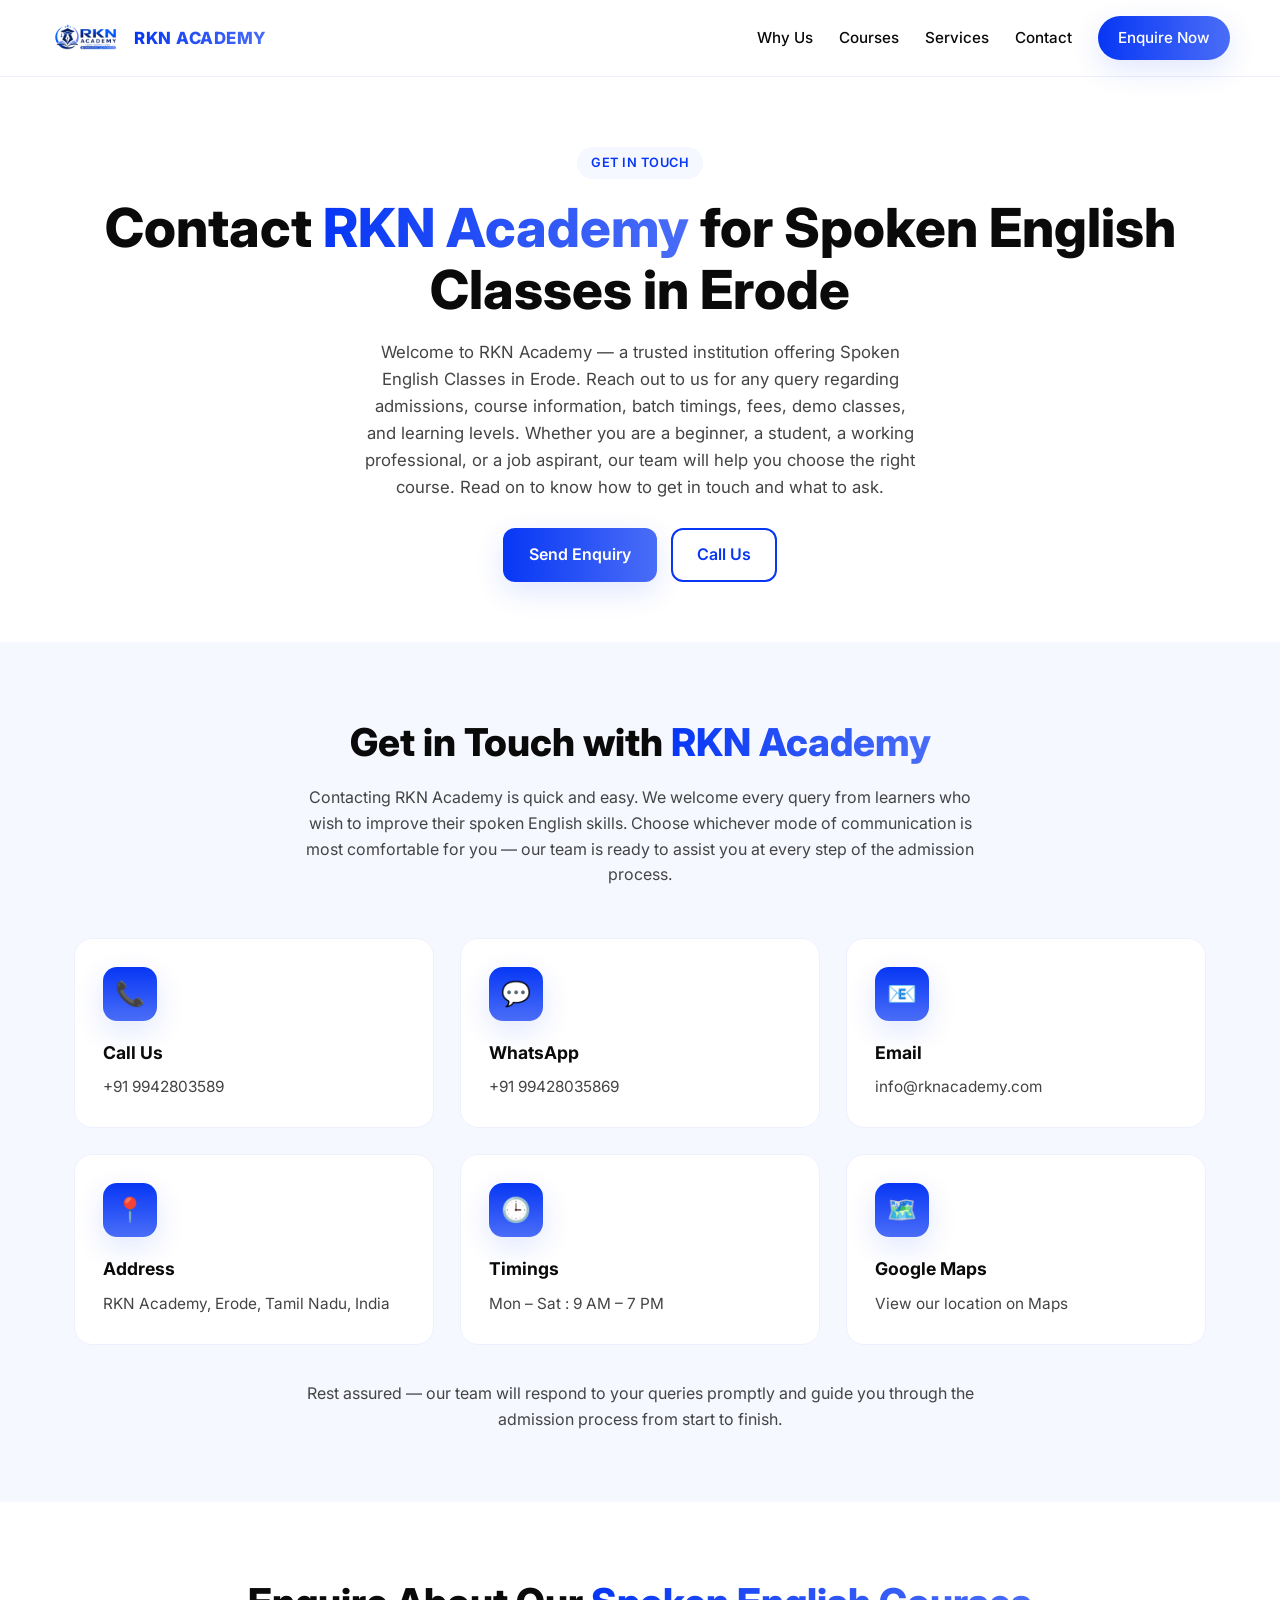
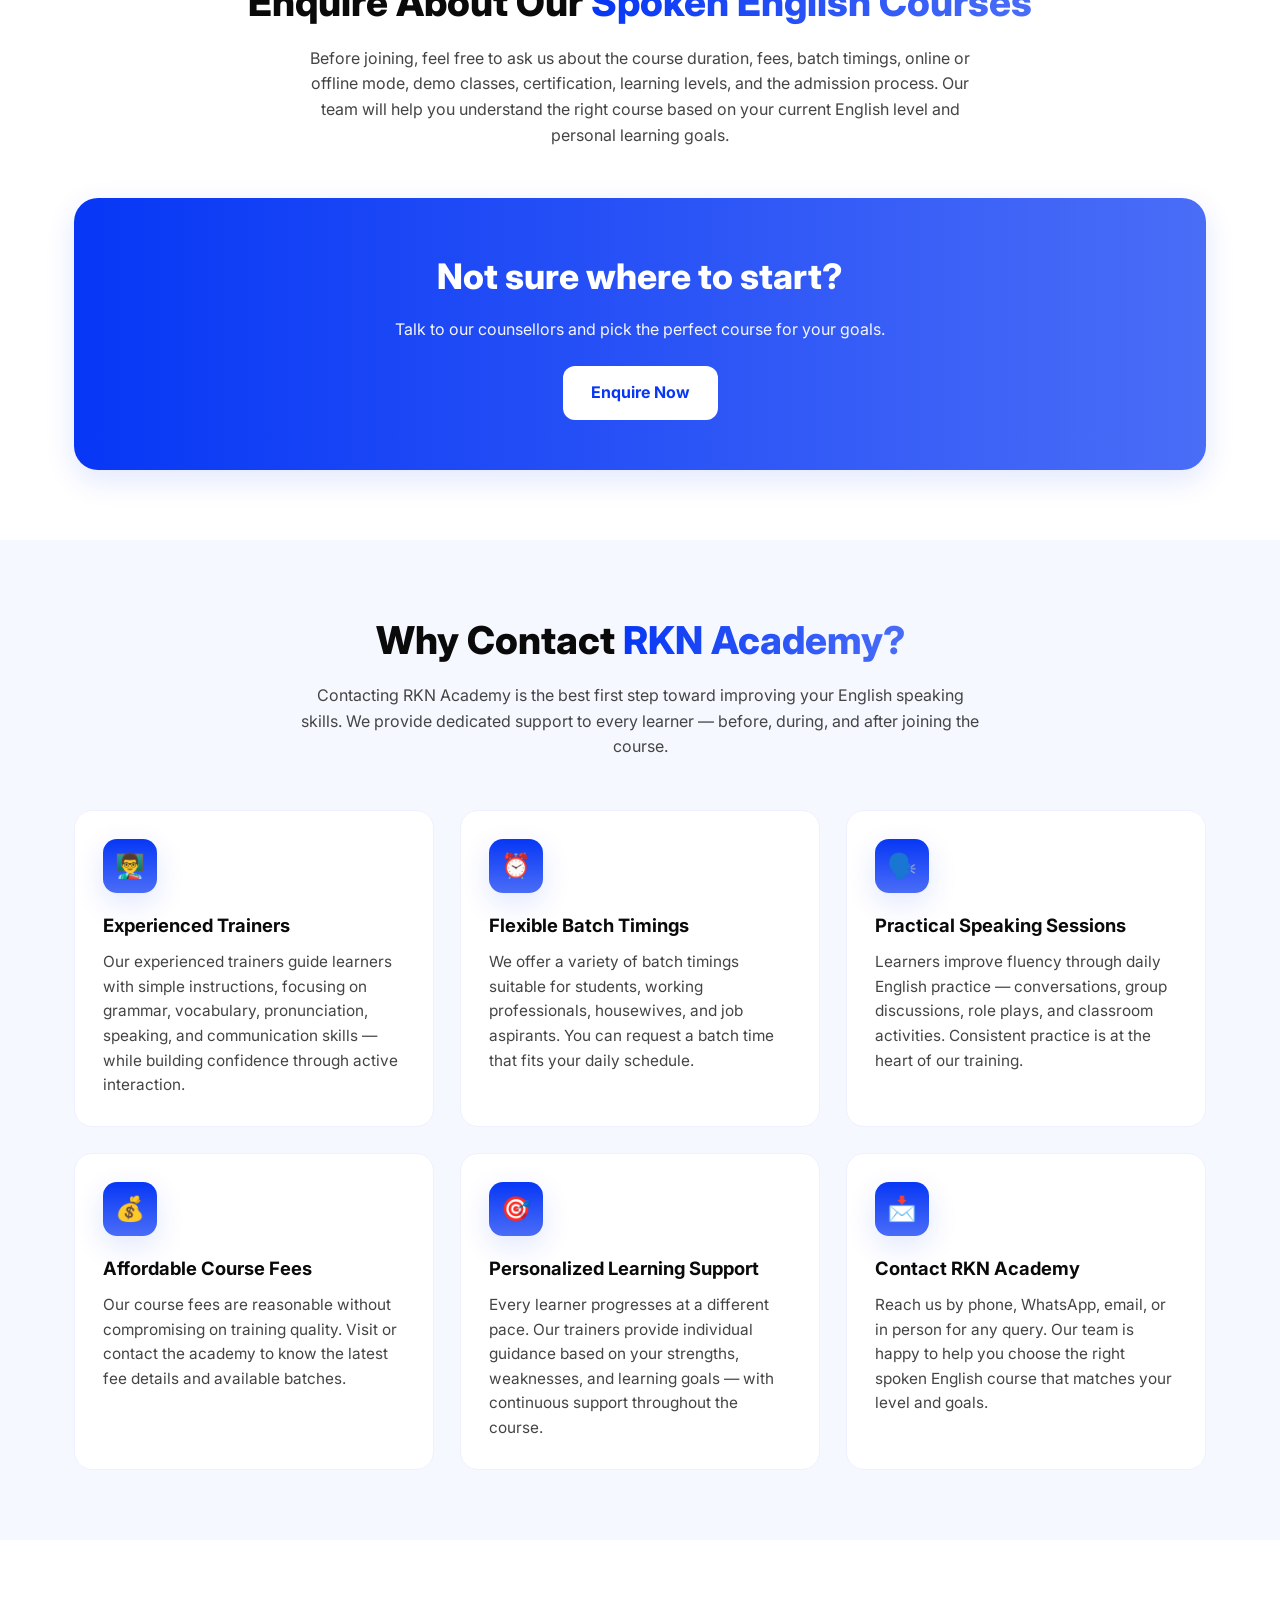
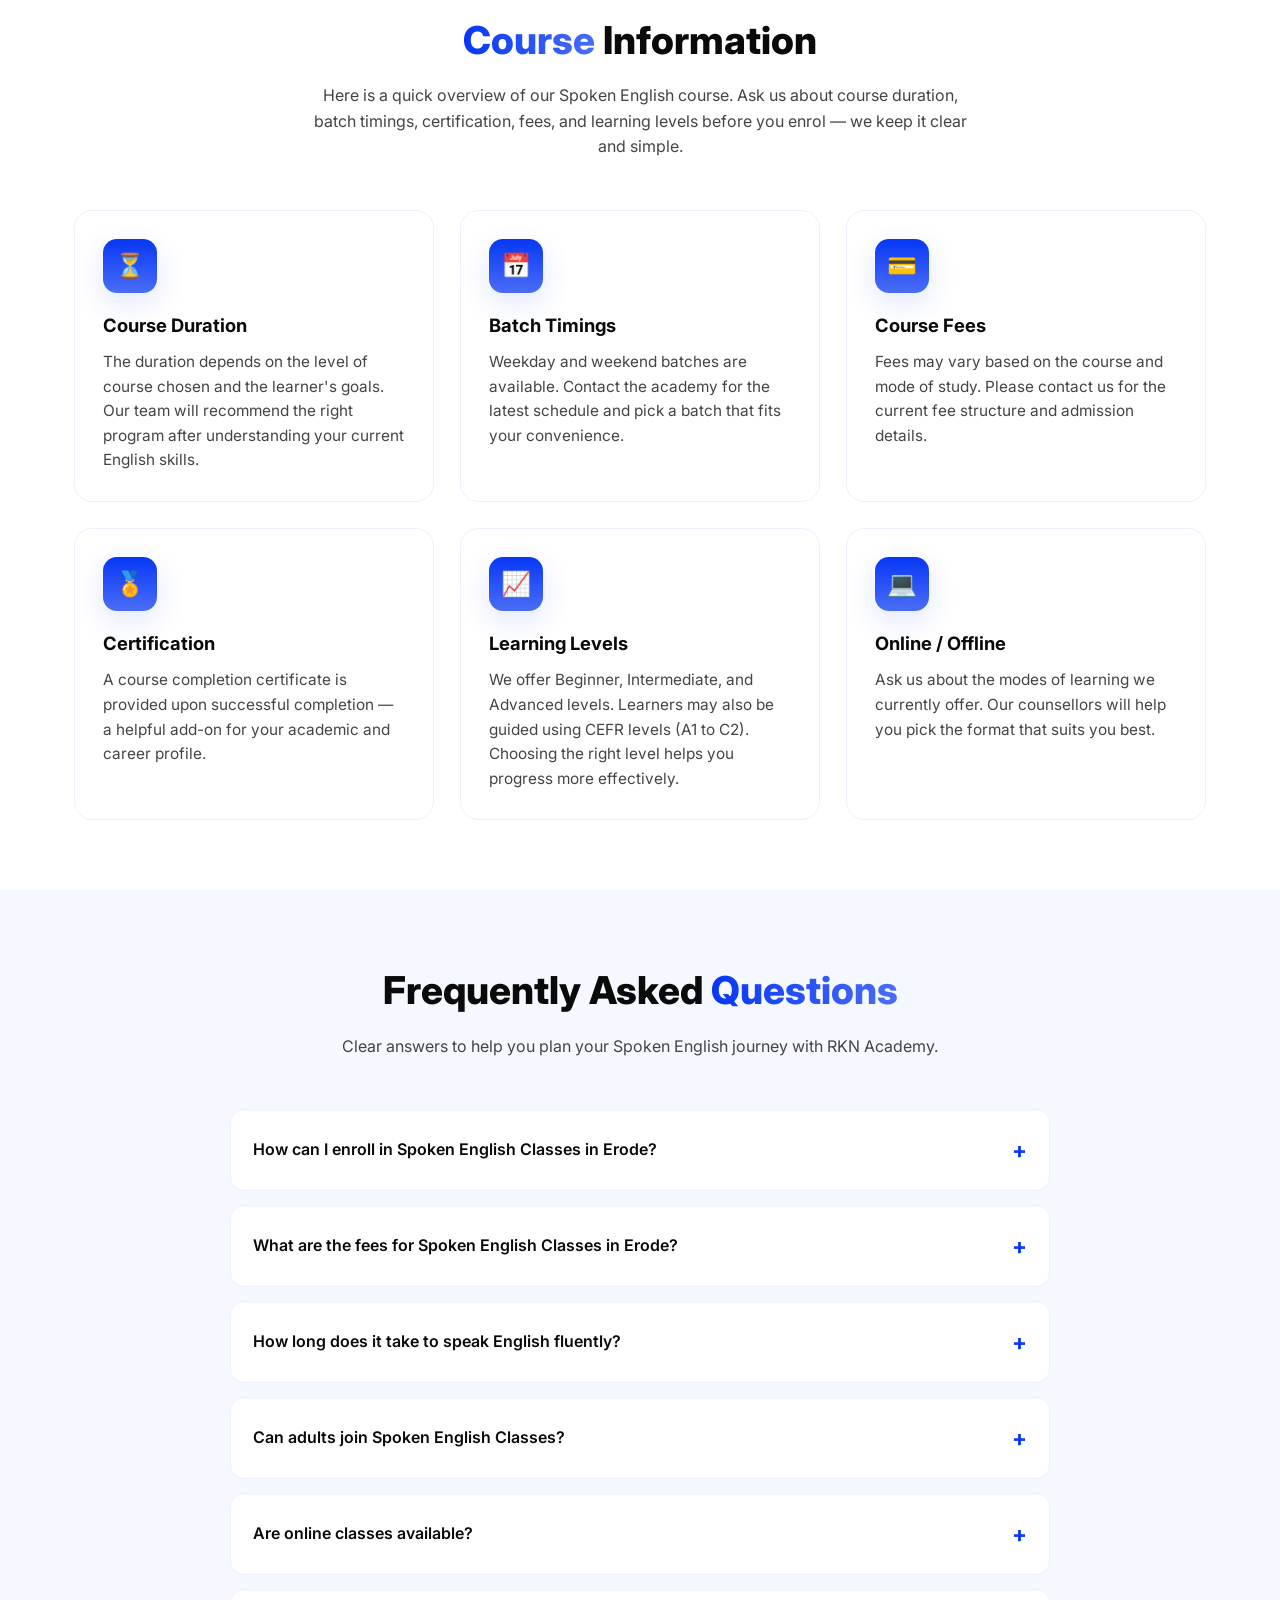
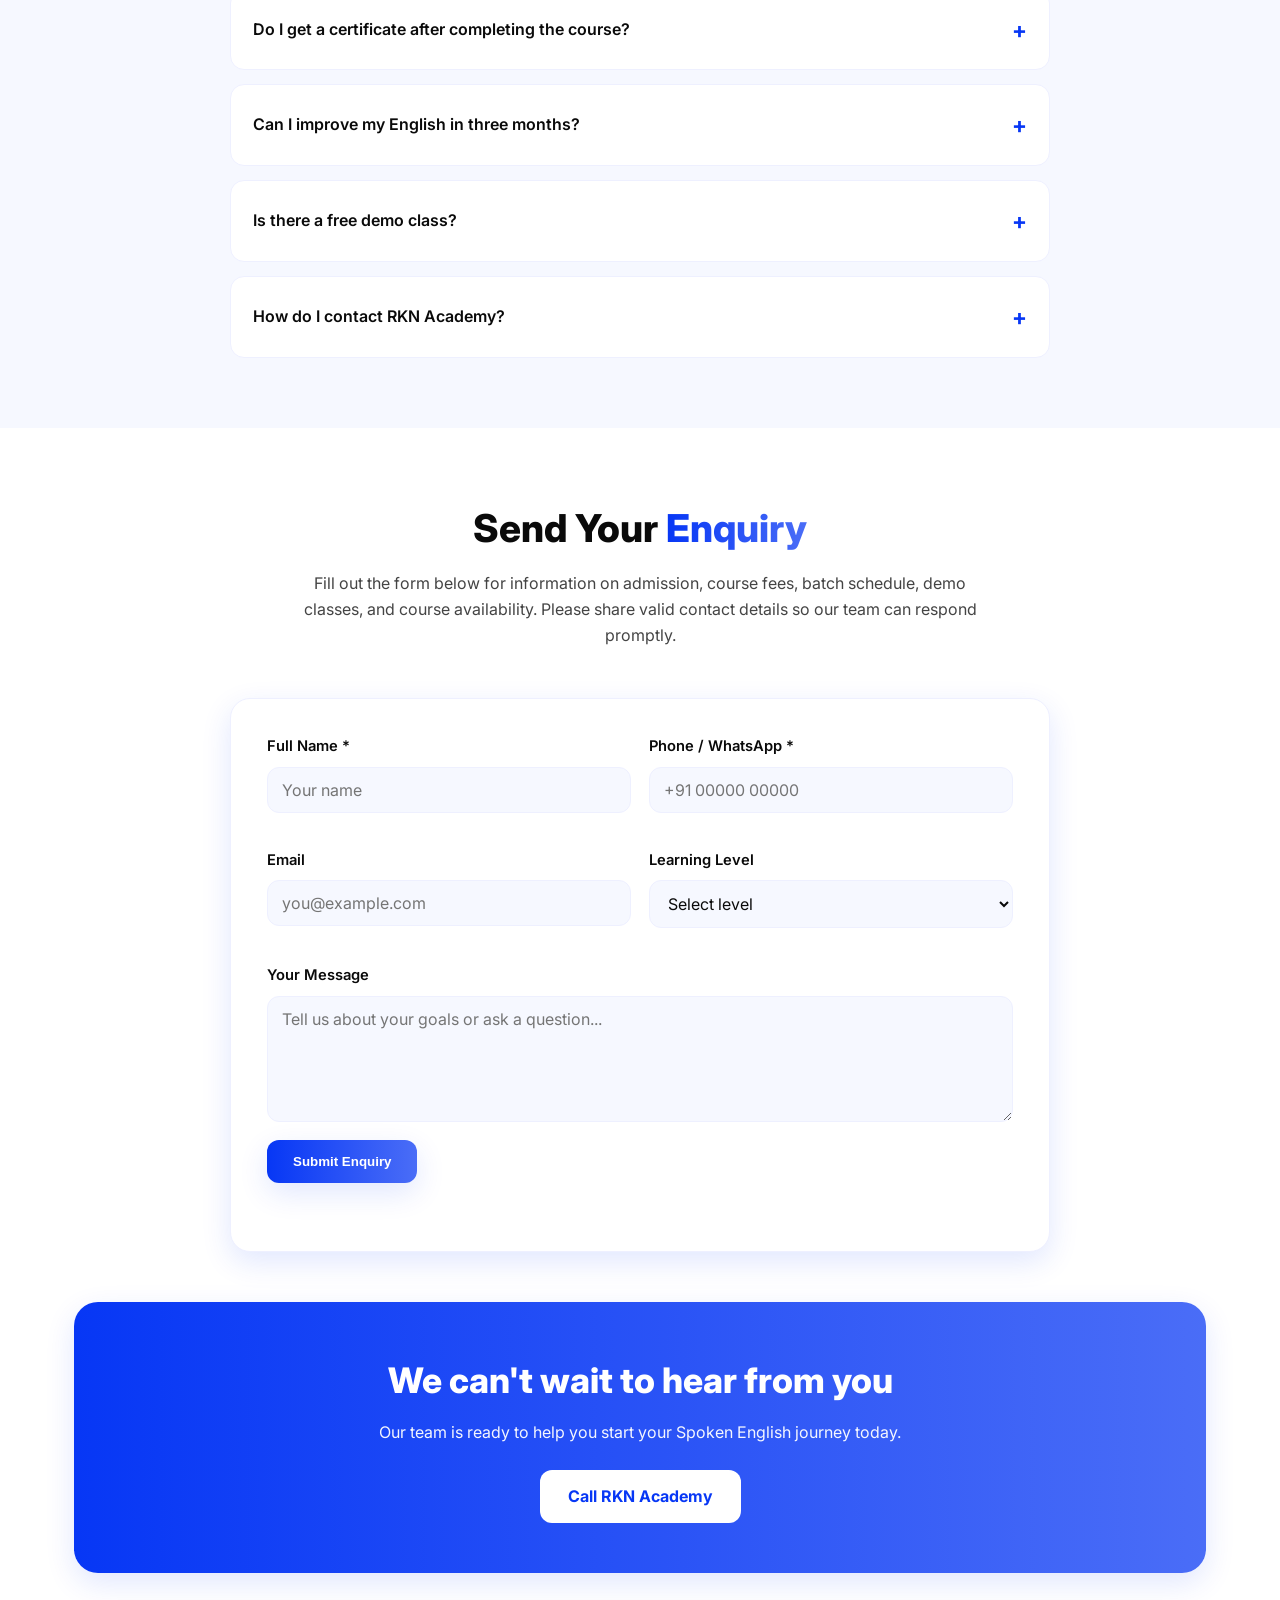
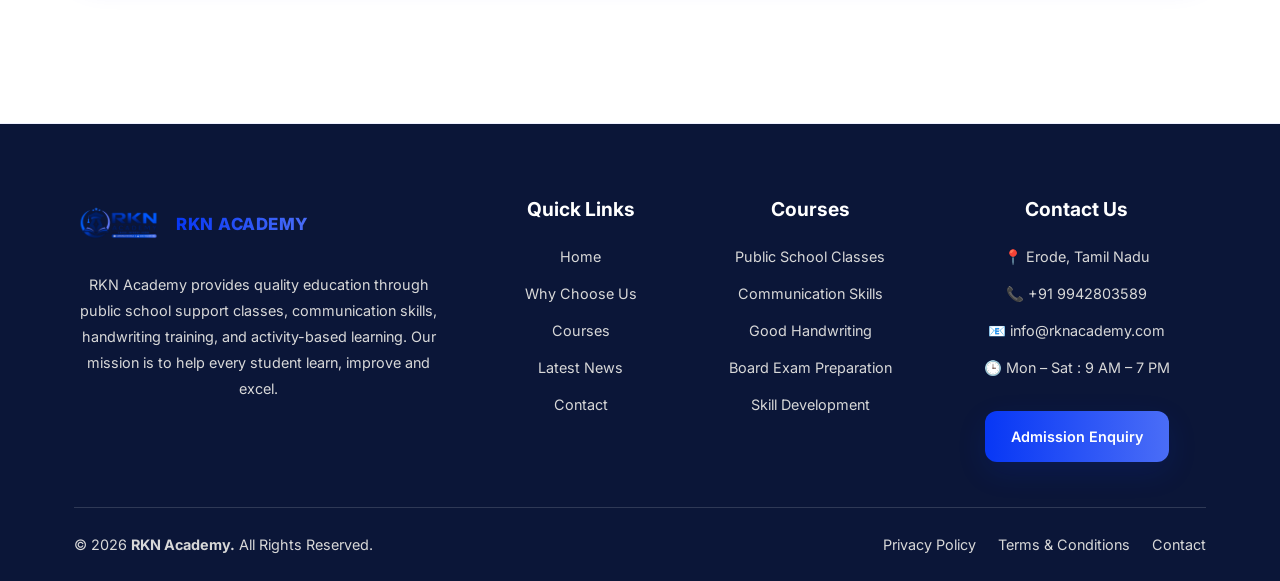
==== commit ce0334e0: "Add files via upload" ====
--- a/contact.html
+++ b/contact.html
@@ -69,12 +69,12 @@
           <a class="rkn-contact-card rkn-reveal" href="tel:+910000000000">
             <div class="rkn-icon">📞</div>
             <h3>Call Us</h3>
-            <p>+91 00000 00000</p>
+            <p>+91 9942803589</p>
           </a>
           <a class="rkn-contact-card rkn-reveal" href="https://wa.me/910000000000" target="_blank" rel="noopener">
             <div class="rkn-icon">💬</div>
             <h3>WhatsApp</h3>
-            <p>+91 00000 00000</p>
+            <p>+91 99428035869</p>
           </a>
           <a class="rkn-contact-card rkn-reveal" href="mailto:info@rknacademy.com">
             <div class="rkn-icon">📧</div>
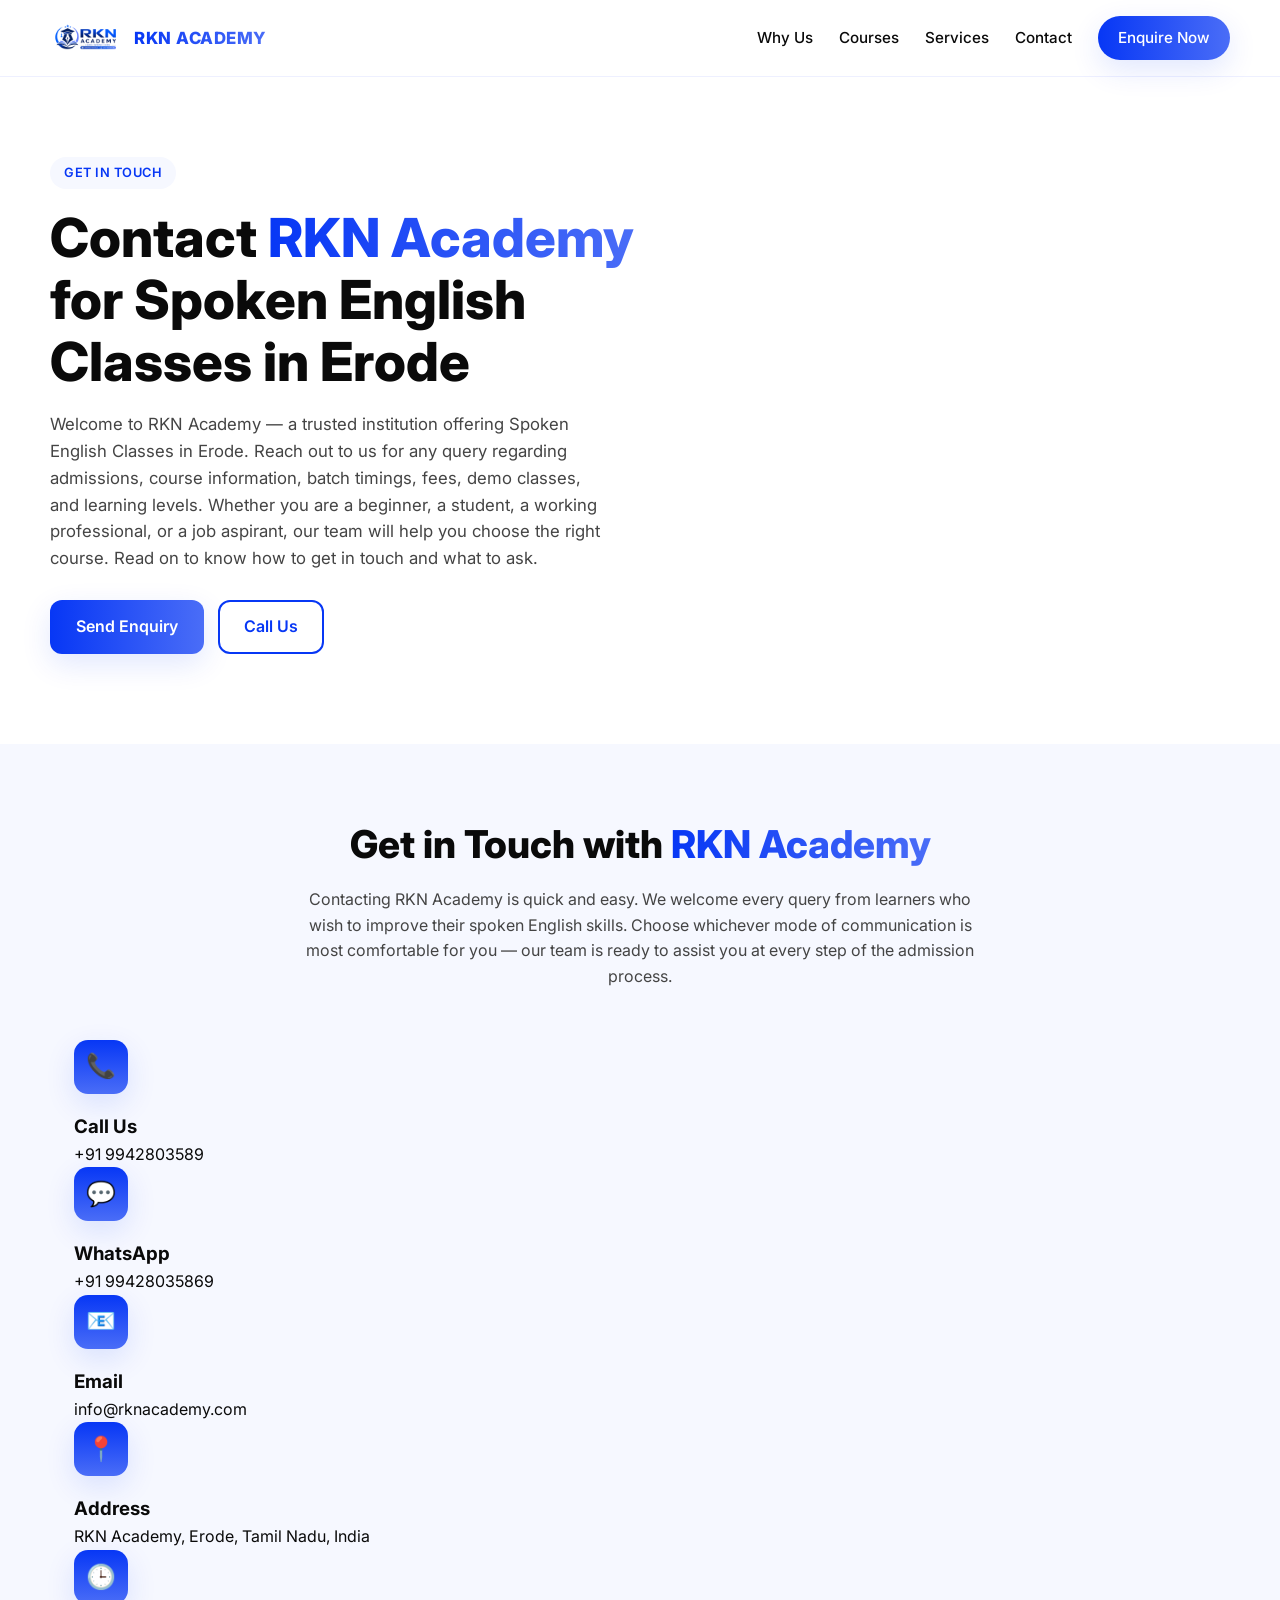
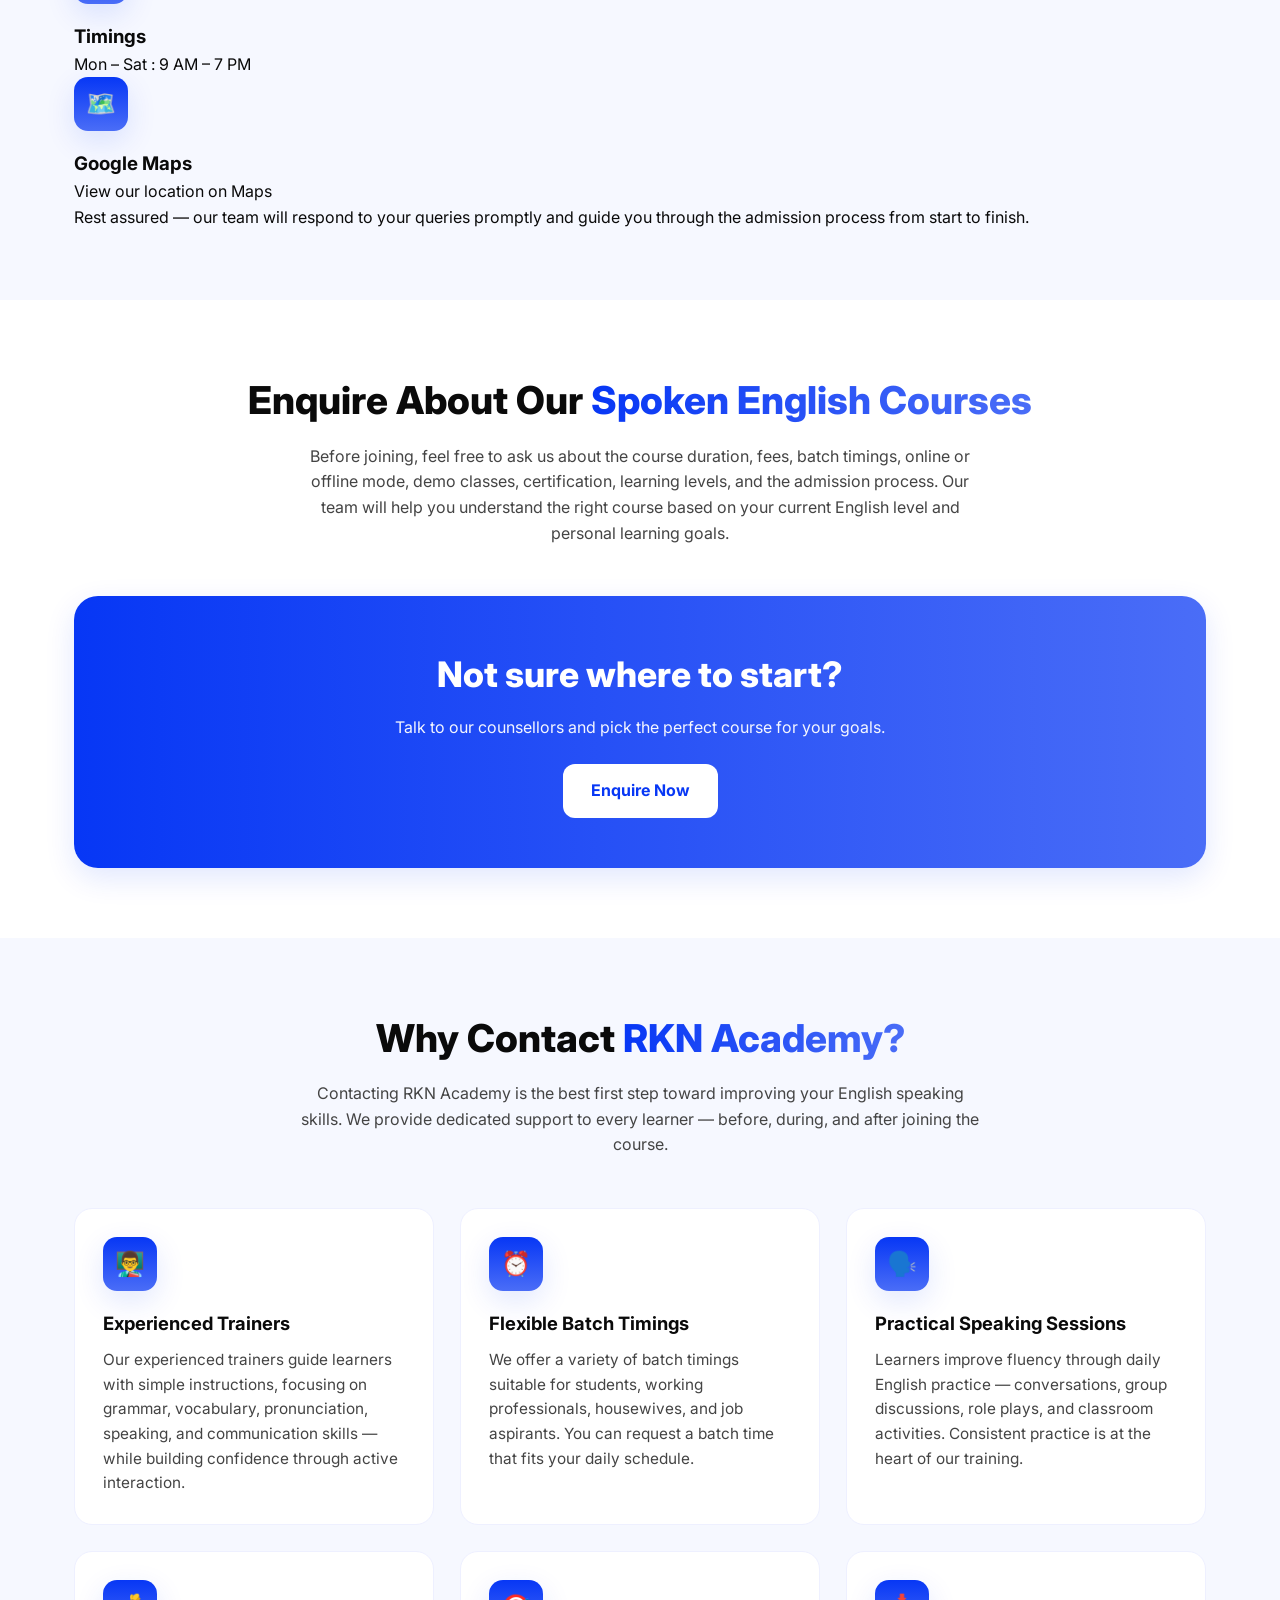
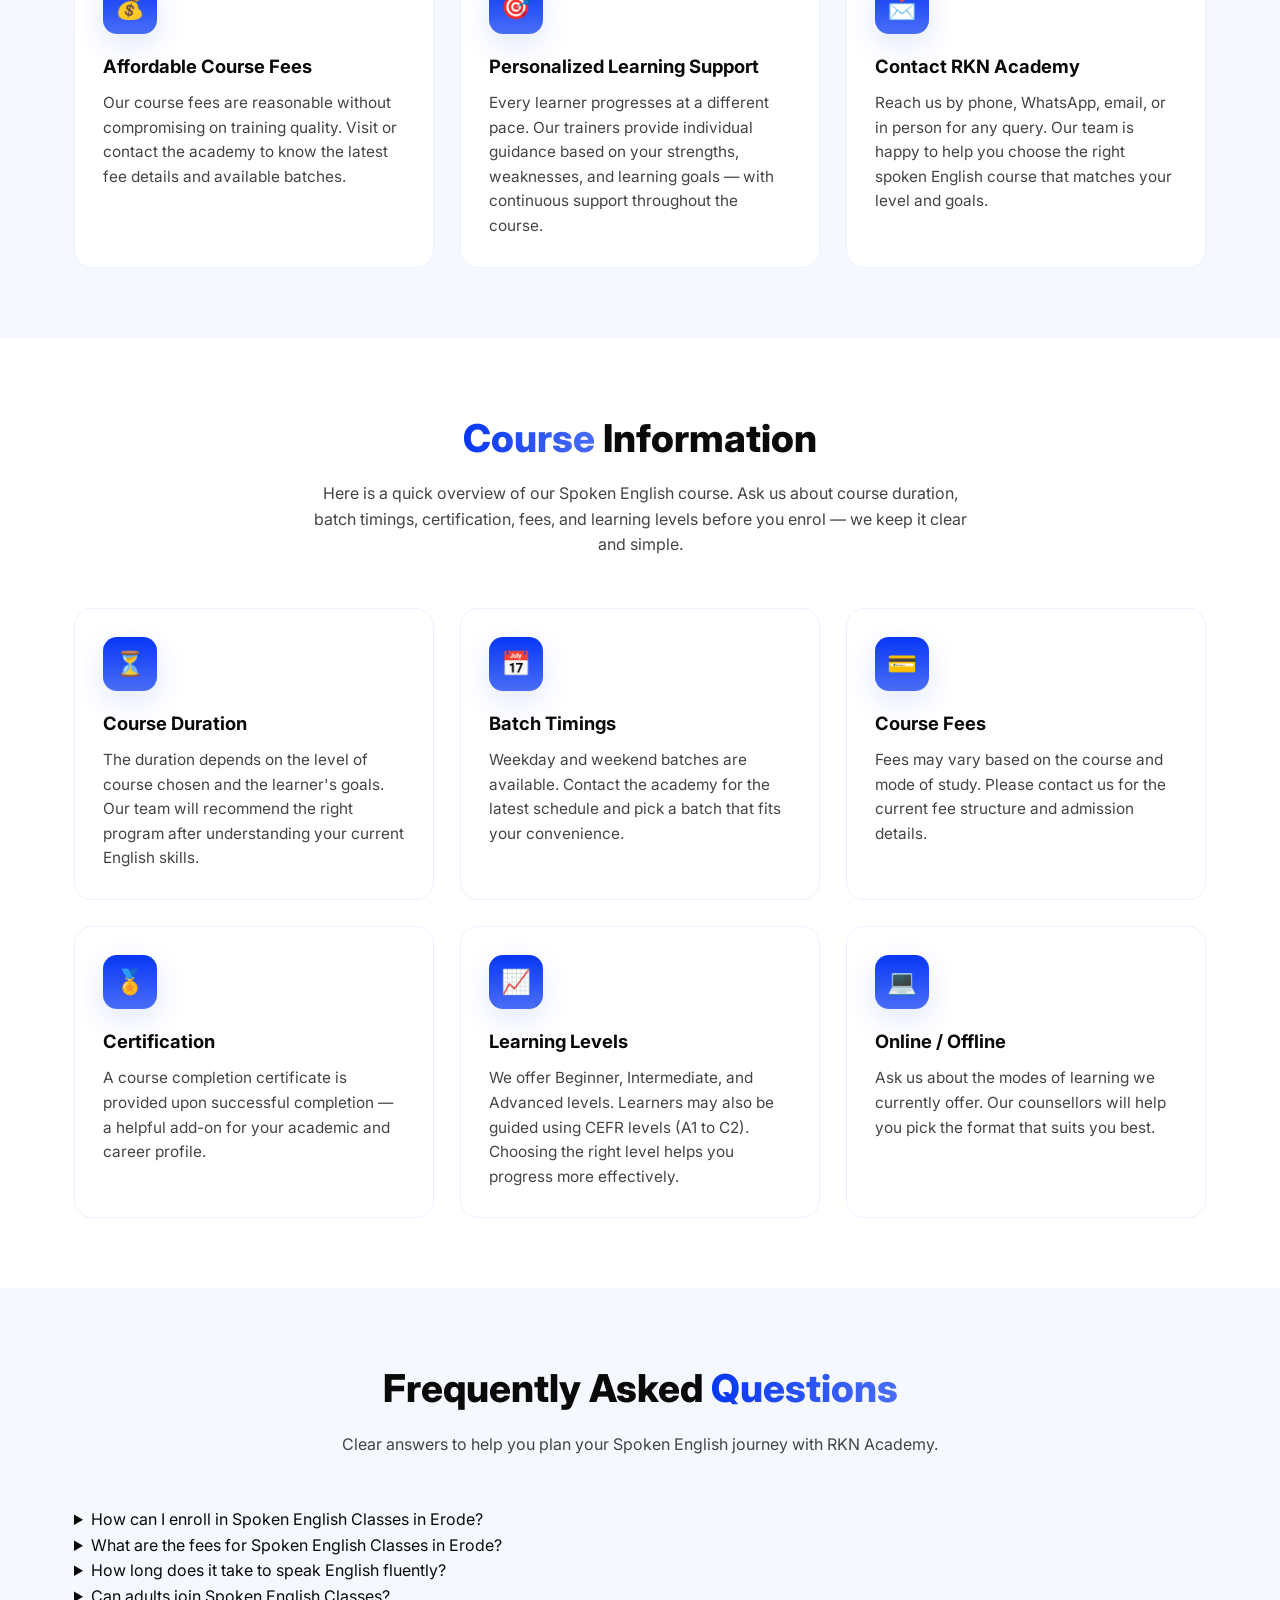
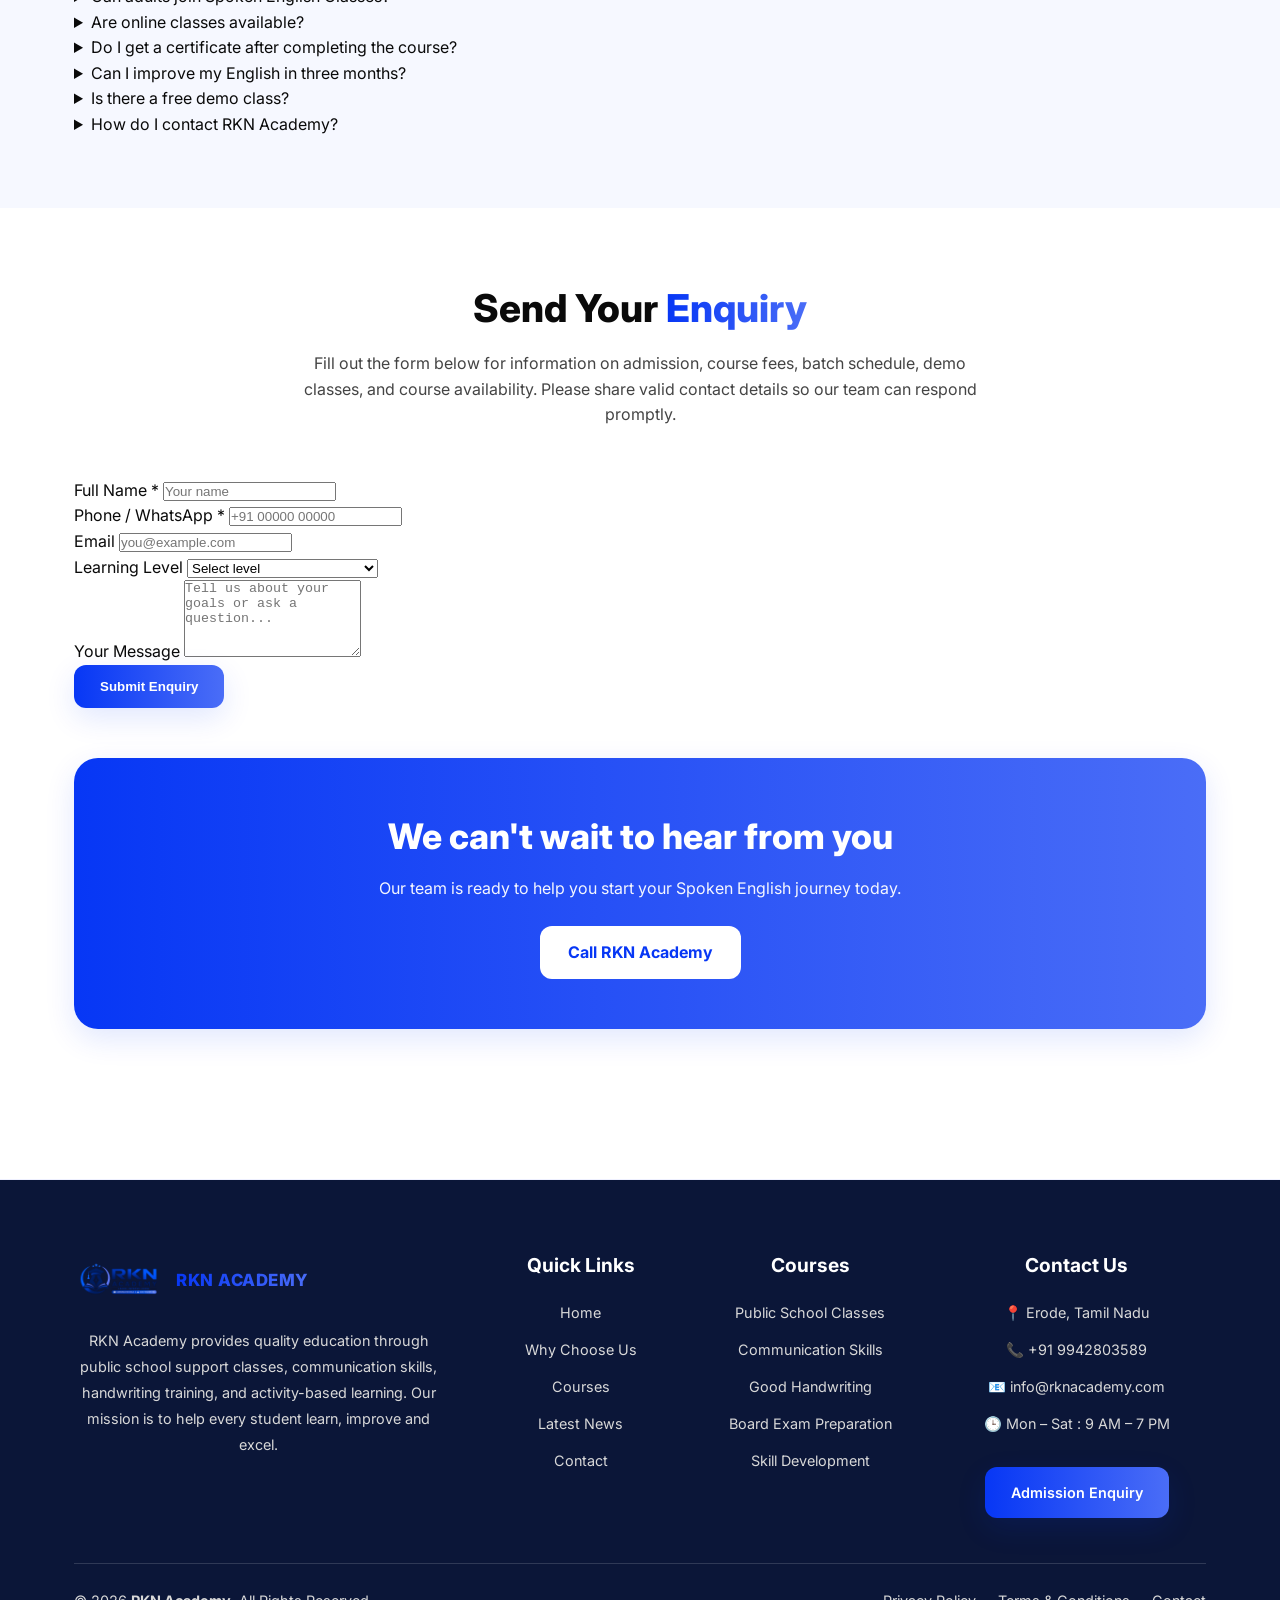
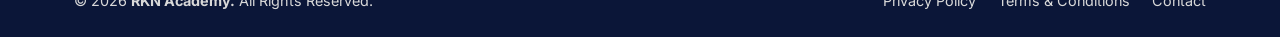
==== commit bd6a61f6: "Add files via upload" ====
--- a/contact.html
+++ b/contact.html
@@ -4,10 +4,17 @@
   <meta charset="UTF-8" />
   <meta name="viewport" content="width=device-width, initial-scale=1.0" />
   <title>Contact RKN Academy — Spoken English Classes in Erode</title>
-  <meta name="description" content="Contact RKN Academy for Spoken English Classes in Erode. Enquire about admission, course fees, batch timings, demo classes, and learning levels." />
+  <meta name="description" content="Contact RKN Academy for Spoken English Classes in Erode. Enquire about admission, course fees, batch timings, demo classes, and learning levels." /><meta name="keywords" content="best communication academy in Erode, Best Academy, best communication " />
+  <meta property="og:title" content="Best Communication Academy in Erode | RKN Academy – Special Learning Courses" />
+  <meta property="og:description" content="RKN Academy offers special learning courses, public school support classes, communication skills and good handwriting training to help students learn, improve and excel." />
+  <meta property="og:type" content="website" />
+  <meta property="og:url" content="https://rknacademy.in/contact.html" />
+  <meta property="og:image" content="https://rknacademy.in/Asset/rkn-logo.png" />
+  <meta name="keywords" content="best communication academy in Erode, Best Academy, best communication, communication, spoken English">
   <link rel="preconnect" href="https://fonts.googleapis.com" />
   <link rel="preconnect" href="https://fonts.gstatic.com" crossorigin />
   <link href="https://fonts.googleapis.com/css2?family=Inter:wght@400;500;600;700;800&display=swap" rel="stylesheet" />
+  <link rel="canonical" href="https://rknacademy.in/contact.html" />
   <link rel="stylesheet" href="styles.css" />
   <link rel="stylesheet" href="contact.css" />
   <link rel="icon" href="/Asset/Fav icon.ico">
--- a/styles.css
+++ b/styles.css
@@ -550,192 +550,4 @@
 
 }
 
-}
-
-/* RKN Academy — Contact page styles.
-   Uses tokens from the main styles.css (--rkn-*). Load after styles.css. */
-
-/* Contact hero — single column, centered */
-.rkn-contact-hero {
-  grid-template-columns: 1fr;
-  text-align: center;
-  padding: 70px 0 60px;
-}
-.rkn-contact-hero p {
-  margin-left: auto;
-  margin-right: auto;
-}
-.rkn-contact-hero .rkn-hero-actions {
-  justify-content: center;
-}
-
-/* Contact info cards */
-.rkn-contact-grid {
-  display: grid;
-  grid-template-columns: repeat(3, 1fr);
-  gap: 26px;
-}
-.rkn-contact-card {
-  background: #fff;
-  border: 1px solid #eef0ff;
-  border-radius: 18px;
-  padding: 28px;
-  display: flex;
-  flex-direction: column;
-  align-items: flex-start;
-  transition: transform 0.3s, box-shadow 0.3s, border-color 0.3s;
-  position: relative;
-  overflow: hidden;
-  color: inherit;
-}
-.rkn-contact-card::before {
-  content: "";
-  position: absolute;
-  top: 0; left: 0; right: 0;
-  height: 4px;
-  background: var(--rkn-gradient-h);
-  transform: scaleX(0);
-  transform-origin: left;
-  transition: transform 0.35s;
-}
-.rkn-contact-card:hover {
-  transform: translateY(-6px);
-  box-shadow: var(--rkn-shadow);
-  border-color: #c9d3ff;
-}
-.rkn-contact-card:hover::before { transform: scaleX(1); }
-.rkn-contact-card h3 {
-  font-size: 1.1rem;
-  font-weight: 700;
-  margin-bottom: 8px;
-  color: var(--rkn-text);
-}
-.rkn-contact-card p {
-  color: var(--rkn-muted);
-  font-size: 0.96rem;
-}
-
-.rkn-note {
-  text-align: center;
-  margin-top: 36px;
-  color: var(--rkn-muted);
-  max-width: 720px;
-  margin-left: auto;
-  margin-right: auto;
-}
-
-/* FAQ */
-.rkn-faq {
-  max-width: 820px;
-  margin: 0 auto;
-  display: flex;
-  flex-direction: column;
-  gap: 14px;
-}
-.rkn-faq-item {
-  background: #fff;
-  border: 1px solid #eef0ff;
-  border-radius: 14px;
-  padding: 4px 22px;
-  transition: box-shadow 0.3s, border-color 0.3s;
-}
-.rkn-faq-item[open] {
-  box-shadow: var(--rkn-shadow);
-  border-color: #c9d3ff;
-}
-.rkn-faq-item summary {
-  list-style: none;
-  cursor: pointer;
-  font-weight: 600;
-  color: var(--rkn-text);
-  padding: 18px 0;
-  display: flex;
-  justify-content: space-between;
-  align-items: center;
-  gap: 16px;
-}
-.rkn-faq-item summary::-webkit-details-marker { display: none; }
-.rkn-faq-item summary::after {
-  content: "+";
-  font-size: 1.4rem;
-  font-weight: 700;
-  color: var(--rkn-blue-1);
-  transition: transform 0.25s;
-}
-.rkn-faq-item[open] summary::after {
-  content: "–";
-  transform: rotate(180deg);
-}
-.rkn-faq-item p {
-  color: var(--rkn-muted);
-  padding: 0 0 18px;
-  font-size: 0.98rem;
-}
-
-/* Enquiry form */
-.rkn-form {
-  max-width: 820px;
-  margin: 0 auto;
-  background: #fff;
-  border: 1px solid #eef0ff;
-  border-radius: 20px;
-  padding: 36px;
-  box-shadow: var(--rkn-shadow);
-}
-.rkn-form-row {
-  display: grid;
-  grid-template-columns: 1fr 1fr;
-  gap: 18px;
-  margin-bottom: 18px;
-}
-.rkn-field {
-  display: flex;
-  flex-direction: column;
-  margin-bottom: 18px;
-}
-.rkn-field label {
-  font-weight: 600;
-  color: var(--rkn-text);
-  margin-bottom: 8px;
-  font-size: 0.92rem;
-}
-.rkn-field input,
-.rkn-field select,
-.rkn-field textarea {
-  font-family: inherit;
-  font-size: 1rem;
-  color: var(--rkn-text);
-  background: var(--rkn-surface);
-  border: 1px solid #eef0ff;
-  border-radius: 12px;
-  padding: 12px 14px;
-  transition: border-color 0.2s, box-shadow 0.2s, background 0.2s;
-  width: 100%;
-}
-.rkn-field input:focus,
-.rkn-field select:focus,
-.rkn-field textarea:focus {
-  outline: none;
-  border-color: var(--rkn-blue-1);
-  background: #fff;
-  box-shadow: 0 0 0 4px rgba(7, 55, 245, 0.12);
-}
-.rkn-field textarea { resize: vertical; }
-
-.rkn-form-status {
-  margin-top: 14px;
-  font-size: 0.95rem;
-  color: var(--rkn-blue-1);
-  font-weight: 600;
-  min-height: 1.2em;
-}
-
-/* Responsive */
-@media (max-width: 900px) {
-  .rkn-contact-grid { grid-template-columns: 1fr 1fr; }
-  .rkn-form-row { grid-template-columns: 1fr; }
-}
-@media (max-width: 600px) {
-  .rkn-contact-grid { grid-template-columns: 1fr; }
-  .rkn-form { padding: 26px; }
-}
+}
